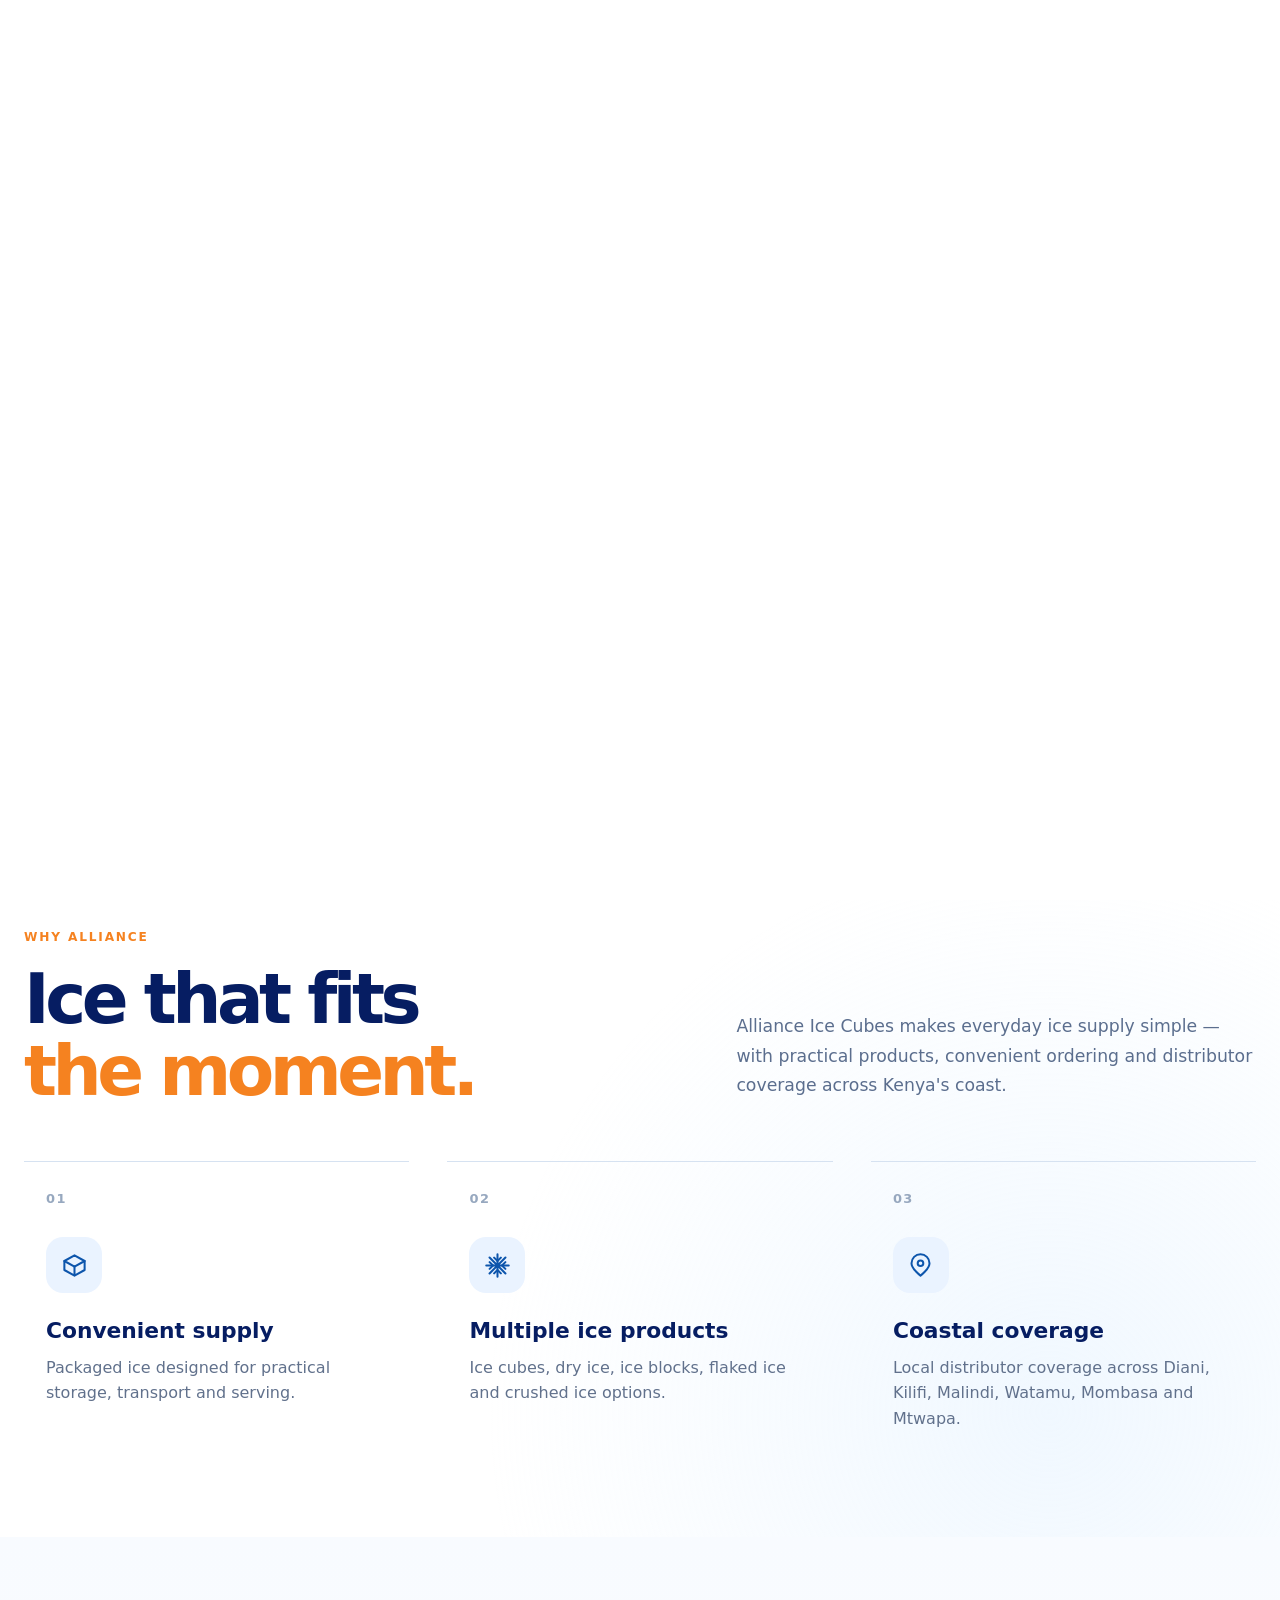
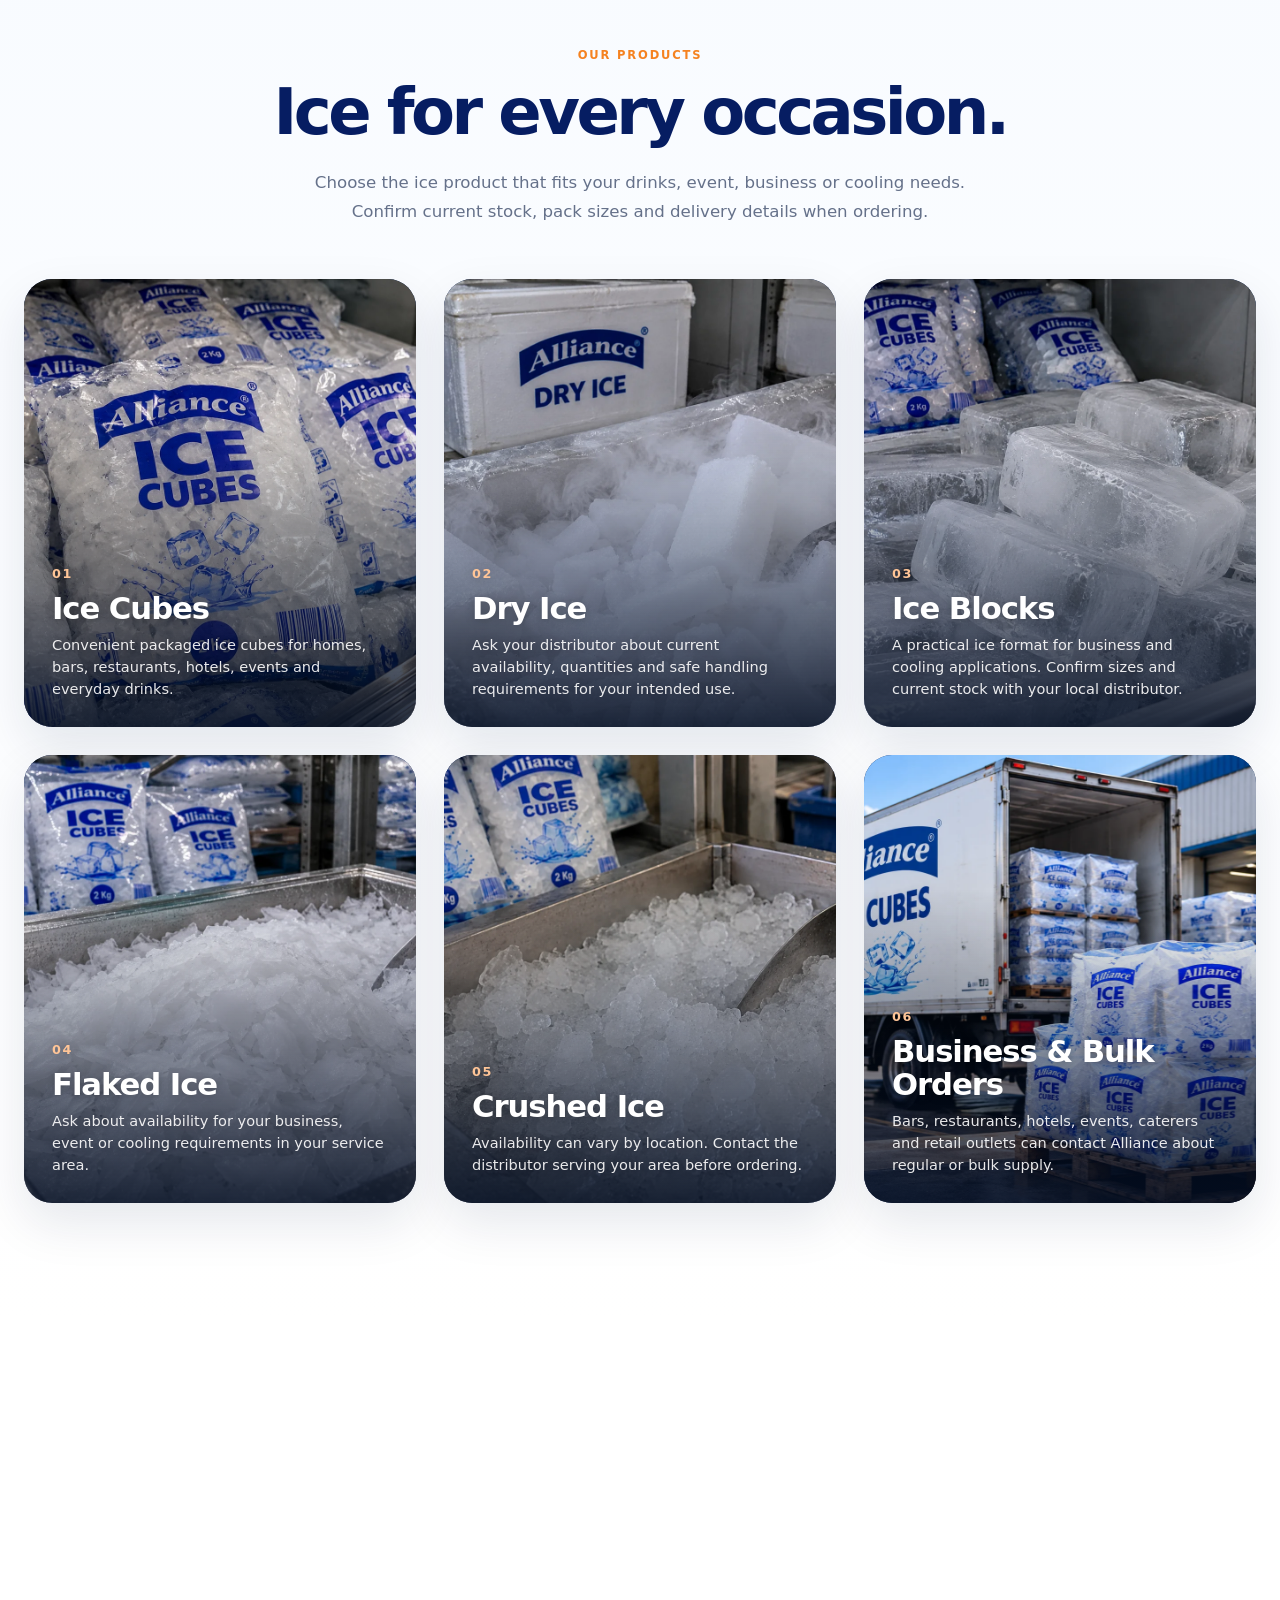
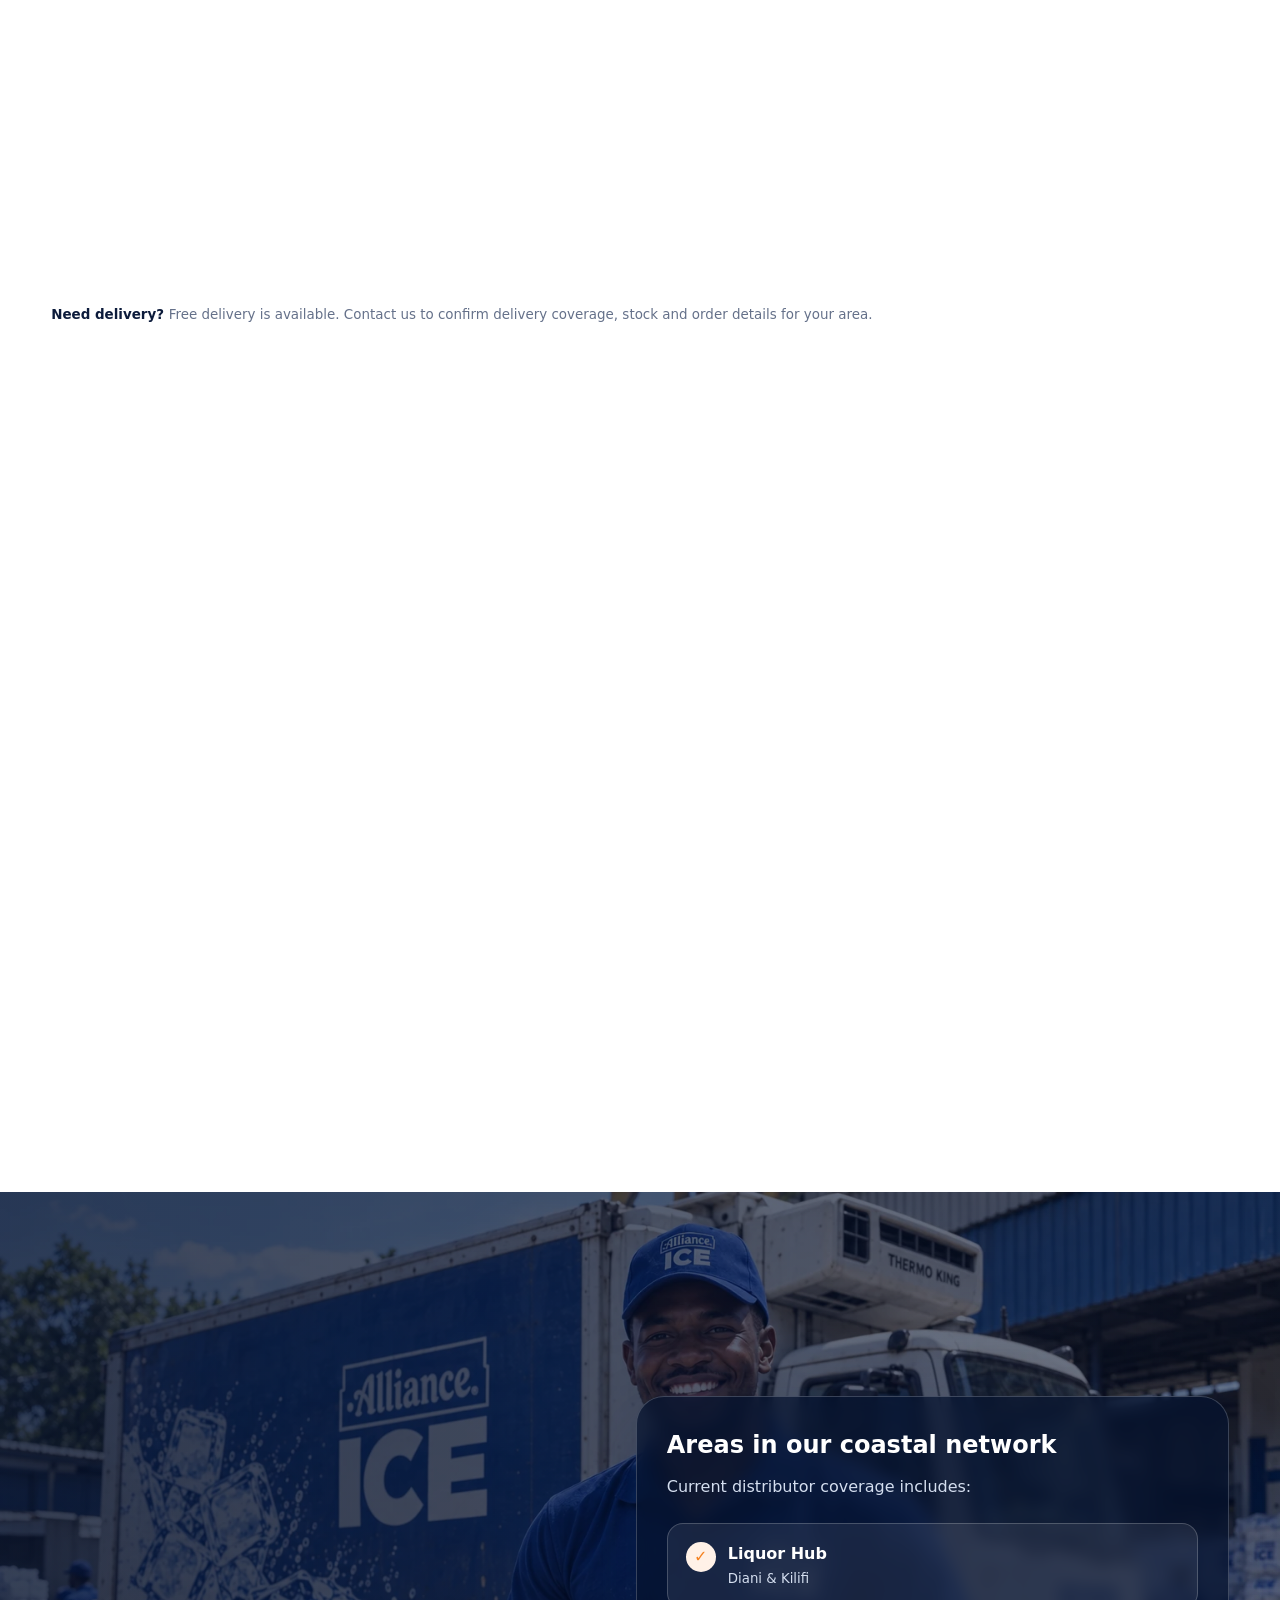
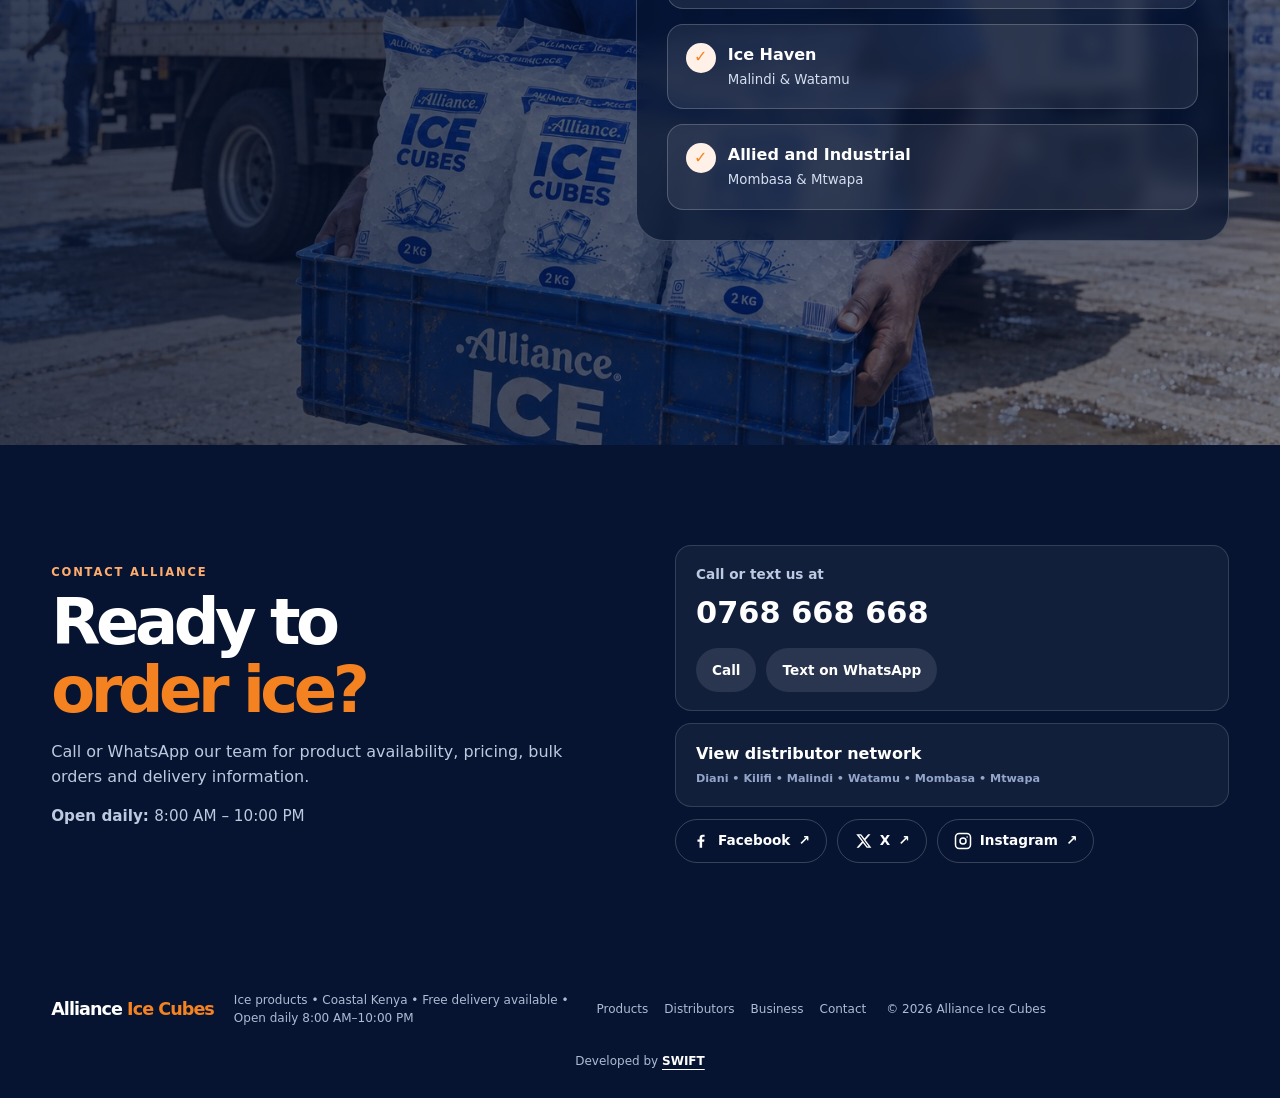
==== index.html @ b349c747 "Alliance Ice Cubes website updates" ====
<!doctype html>
<html lang="en-KE">
  <head>
    <meta charset="utf-8">
    <meta name="viewport" content="width=device-width, initial-scale=1">
    <meta name="description" content="Alliance Ice Cubes supplies packaged ice products across coastal Kenya through Liquor Hub in Diani and Kilifi, Ice Haven in Malindi and Watamu, and Allied and Industrial in Mombasa and Mtwapa. Free delivery available. Call or WhatsApp 0768 668 668.">
    <meta name="robots" content="index,follow,max-image-preview:large,max-snippet:-1,max-video-preview:-1">
    <meta name="author" content="Alliance Ice Cubes">
    <meta name="theme-color" content="#061d62">
    <link rel="canonical" href="https://www.allianceicecubes.co.ke/">
    <meta property="og:type" content="website">
    <meta property="og:image" content="https://www.allianceicecubes.co.ke/Public/Images/alliance-logo.jpeg?v=20260928">
    <meta property="og:url" content="https://www.allianceicecubes.co.ke/">
    <meta property="og:site_name" content="Alliance Ice Cubes">
    <meta property="og:title" content="Alliance Ice Cubes | Ice Delivery Across Coastal Kenya">
    <meta property="og:description" content="Ice cubes, dry ice, ice blocks, flaked ice and crushed ice. Distribution through Diani, Kilifi, Malindi, Watamu, Mombasa and Mtwapa. Free delivery available.">
    <meta property="og:locale" content="en_KE">
    <meta name="twitter:image" content="https://www.allianceicecubes.co.ke/Public/Images/alliance-logo.jpeg?v=20260928">
    <meta name="twitter:card" content="summary">
    <meta name="twitter:title" content="Alliance Ice Cubes | Coastal Kenya">
    <meta name="twitter:description" content="Premium ice products and distributor coverage across coastal Kenya. Call or WhatsApp 0768 668 668.">
    <title>
      Alliance Ice Cubes | Ice Delivery Across Coastal Kenya
    </title>
    <link rel="icon" href="Public/Images/alliance-logo.jpeg?v=20260928" type="image/jpeg">
    <link rel="stylesheet" href="styles.css?v=20260929-nav">
    <script type="application/ld+json">
      {
      "@context":"https://schema.org",
      "@type":"Organization",
      "name":"Alliance Ice Cubes",
      "url":"https://www.allianceicecubes.co.ke/",
      "description":"Ice products and distribution across coastal Kenya.",
      "telephone":"+254768668668",
      "openingHoursSpecification":{"@type":"OpeningHoursSpecification","dayOfWeek":["Monday","Tuesday","Wednesday","Thursday","Friday","Saturday","Sunday"],"opens":"08:00","closes":"22:00"},
      "areaServed":["Diani","Kilifi","Malindi","Watamu","Mombasa","Mtwapa"],
      "contactPoint":{"@type":"ContactPoint","telephone":"+254768668668","contactType":"sales","areaServed":"KE","availableLanguage":["en","sw"]},
      "knowsAbout":["Ice cubes","Dry ice","Ice blocks","Flaked ice","Crushed ice","Ice delivery"]
      }
    </script>
    <script type="application/ld+json">
      {
      "@context":"https://schema.org",
      "@type":"WebSite",
      "name":"Alliance Ice Cubes",
      "url":"https://www.allianceicecubes.co.ke/",
      "description":"Official website for Alliance Ice Cubes."
      }
    </script>
  </head>
  <body>
    <div class="intro" id="intro" aria-hidden="true">
      <div class="intro-media">
        <video class="intro-video" muted playsinline preload="auto">
          <source src="Public/Video/v.mp4" type="video/mp4">
        </video>
        <img class="intro-logo" src="Public/Images/alliance-logo.jpeg" alt="" width="1254" height="1254" fetchpriority="high">
      </div>
    </div>
    <a class="skip-link" href="#main">
      Skip to content
    </a>
    <header class="header home-header" id="header">
      <div class="container nav">
        <nav class="desktop-nav" aria-label="Main navigation">
          <a href="#why">
            Why us
          </a>
          <a href="#products">
            Products
          </a>
          <a href="#distributors">
            Distributors
          </a>
          <a href="#business">
            Business
          </a>
        </nav>
      </div>
    </header>
    <main id="main">
      <section class="hero home-hero">
        <a class="home-brand" href="index.html" aria-label="Alliance Ice Cubes home">
          <span class="home-brand-circle">
            <img src="Public/Images/alliance-logo.jpeg" alt="" width="1254" height="1254">
          </span>
          <span class="home-brand-name">
            Alliance
            <span>
              Ice Cubes
            </span>
          </span>
        </a>
        <div class="container hero-grid">
          <div class="hero-copy reveal">
            <p class="eyebrow">
              <i>
              </i>
              Ice products across coastal Kenya
            </p>
            <h1>
              Cold drinks.
              <br>
              <em>
                Better moments.
              </em>
            </h1>
            <p class="lead">
              Alliance Ice Cubes supplies convenient ice products for homes, bars, restaurants, hotels, retailers, events and businesses across coastal Kenya.
            </p>
            <div class="actions">
              <a class="btn btn-orange" href="https://wa.me/254768668668?text=Hello%20Alliance%20Ice%20Cubes%2C%20I%27d%20like%20to%20place%20an%20order.">
                Order on WhatsApp
                <span>
                  ↗
                </span>
              </a>
              <a class="btn btn-ghost" href="#products">
                Explore our ice
                <span>
                  ↓
                </span>
              </a>
            </div>
            <div class="trust">
              <span>
                ✓
              </span>
              Free delivery available &nbsp; • &nbsp; Multiple ice products &nbsp; • &nbsp; Coastal distribution
            </div>
          </div>
        </div>
        <div class="scroll-cue">
          SCROLL
          <span>
            ↓
          </span>
        </div>
      </section>
      <section class="marquee" aria-label="Alliance Ice Cubes highlights">
        <div class="marquee-track">
          <span>
            ICE CUBES
          </span>
          <b>
            ✦
          </b>
          <span>
            DRY ICE
          </span>
          <b>
            ✦
          </b>
          <span>
            ICE BLOCKS
          </span>
          <b>
            ✦
          </b>
          <span>
            FLAKED ICE
          </span>
          <b>
            ✦
          </b>
          <span>
            CRUSHED ICE
          </span>
          <b>
            ✦
          </b>
          <span>
            FREE DELIVERY AVAILABLE
          </span>
        </div>
      </section>
      <section class="why-section" id="why" aria-labelledby="why-heading">
        <div class="why-container">
          <div class="why-intro">
            <div class="why-intro-title">
              <p class="why-eyebrow why-animate">
                WHY ALLIANCE
              </p>
              <h2 class="why-heading why-animate" id="why-heading">
                Ice that fits
                <br>
                <span>
                  the moment.
                </span>
              </h2>
            </div>
            <p class="why-intro-copy why-animate">
              Alliance Ice Cubes makes everyday ice supply simple — with practical products, convenient ordering and distributor coverage across Kenya's coast.
            </p>
          </div>
          <div class="why-features">
            <article class="why-feature why-animate">
              <span class="why-number">
                01
              </span>
              <span class="why-icon" aria-hidden="true">
                <svg viewBox="0 0 24 24" fill="none" stroke="currentColor" stroke-width="1.8" stroke-linecap="round" stroke-linejoin="round">
                  <path d="m12 3 9 5-9 5-9-5 9-5Z"/>
                  <path d="M3 8v8l9 5 9-5V8M12 13v8"/>
                </svg>
              </span>
              <h3>
                Convenient supply
              </h3>
              <p>
                Packaged ice designed for practical storage, transport and serving.
              </p>
            </article>
            <article class="why-feature why-animate">
              <span class="why-number">
                02
              </span>
              <span class="why-icon" aria-hidden="true">
                <svg viewBox="0 0 24 24" fill="none" stroke="currentColor" stroke-width="1.8" stroke-linecap="round" stroke-linejoin="round">
                  <path d="M12 2v20M4.93 4.93l14.14 14.14M2 12h20M4.93 19.07 19.07 4.93"/>
                  <path d="m9 5 3 3 3-3m-6 14 3-3 3 3M5 9l3 3-3 3m14-6-3 3 3 3"/>
                </svg>
              </span>
              <h3>
                Multiple ice products
              </h3>
              <p>
                Ice cubes, dry ice, ice blocks, flaked ice and crushed ice options.
              </p>
            </article>
            <article class="why-feature why-animate">
              <span class="why-number">
                03
              </span>
              <span class="why-icon" aria-hidden="true">
                <svg viewBox="0 0 24 24" fill="none" stroke="currentColor" stroke-width="1.8" stroke-linecap="round" stroke-linejoin="round">
                  <path d="M20 10c0 5-8 11-8 11S4 15 4 10a8 8 0 1 1 16 0Z"/>
                  <circle cx="12" cy="10" r="2.5"/>
                </svg>
              </span>
              <h3>
                Coastal coverage
              </h3>
              <p>
                Local distributor coverage across Diani, Kilifi, Malindi, Watamu, Mombasa and Mtwapa.
              </p>
            </article>
          </div>
        </div>
      </section>
      <section class="product-showcase" id="products" aria-labelledby="products-heading">
        <div class="product-showcase-container">
          <div class="product-showcase-heading reveal">
            <p class="kicker">
              OUR PRODUCTS
            </p>
            <h2 id="products-heading">
              Ice for
              <span>
                every occasion.
              </span>
            </h2>
            <p>
              Choose the ice product that fits your drinks, event, business or cooling needs. Confirm current stock, pack sizes and delivery details when ordering.
            </p>
          </div>
          <div class="showcase-grid">
            <div class="showcase-card">
              <img src="Public/Images/1.webp" alt="Alliance packaged ice cubes" width="1536" height="1024" loading="lazy">
              <div class="showcase-content">
                <span class="showcase-number">
                  01
                </span>
                <h3>
                  Ice Cubes
                </h3>
                <p>
                  Convenient packaged ice cubes for homes, bars, restaurants, hotels, events and everyday drinks.
                </p>
              </div>
            </div>
            <div class="showcase-card">
              <img src="Public/Images/2.webp" alt="Dry ice" width="1536" height="1024" loading="lazy">
              <div class="showcase-content">
                <span class="showcase-number">
                  02
                </span>
                <h3>
                  Dry Ice
                </h3>
                <p>
                  Ask your distributor about current availability, quantities and safe handling requirements for your intended use.
                </p>
              </div>
            </div>
            <div class="showcase-card">
              <img src="Public/Images/3.webp" alt="Ice blocks" width="1536" height="1024" loading="lazy">
              <div class="showcase-content">
                <span class="showcase-number">
                  03
                </span>
                <h3>
                  Ice Blocks
                </h3>
                <p>
                  A practical ice format for business and cooling applications. Confirm sizes and current stock with your local distributor.
                </p>
              </div>
            </div>
            <div class="showcase-card">
              <img src="Public/Images/4.webp" alt="Flaked ice and scoop" width="1536" height="1024" loading="lazy">
              <div class="showcase-content">
                <span class="showcase-number">
                  04
                </span>
                <h3>
                  Flaked Ice
                </h3>
                <p>
                  Ask about availability for your business, event or cooling requirements in your service area.
                </p>
              </div>
            </div>
            <div class="showcase-card">
              <img src="Public/Images/5.webp" alt="Crushed ice" width="1536" height="1024" loading="lazy">
              <div class="showcase-content">
                <span class="showcase-number">
                  05
                </span>
                <h3>
                  Crushed Ice
                </h3>
                <p>
                  Availability can vary by location. Contact the distributor serving your area before ordering.
                </p>
              </div>
            </div>
            <div class="showcase-card">
              <img src="Public/Images/6.webp" alt="Alliance bulk ice delivery" width="1536" height="1024" loading="lazy">
              <div class="showcase-content">
                <span class="showcase-number">
                  06
                </span>
                <h3>
                  Business &amp; Bulk Orders
                </h3>
                <p>
                  Bars, restaurants, hotels, events, caterers and retail outlets can contact Alliance about regular or bulk supply.
                </p>
              </div>
            </div>
          </div>
        </div>
      </section>
      <section class="distributor-section" id="distributors">
        <div class="container">
          <div class="section-top reveal">
            <div>
              <p class="kicker">
                Distribution network
              </p>
              <h2>
                Find Alliance
                <br>
                <span>
                  near you.
                </span>
              </h2>
            </div>
            <p>
              Alliance Ice Cubes is distributed through local partners serving key coastal Kenya markets.
            </p>
          </div>
          <div class="distributor-grid">
            <article class="distributor-card reveal">
              <span class="tag">
                Diani & Kilifi
              </span>
              <h3>
                Liquor Hub
              </h3>
              <p>
                Distributor serving Diani and Kilifi.
              </p>
              <div class="areas">
                <span>
                  Diani
                </span>
                <span>
                  Kilifi
                </span>
              </div>
            </article>
            <article class="distributor-card reveal">
              <span class="tag">
                Malindi & Watamu
              </span>
              <h3>
                Ice Haven
              </h3>
              <p>
                Distributor serving Malindi and Watamu.
              </p>
              <div class="areas">
                <span>
                  Malindi
                </span>
                <span>
                  Watamu
                </span>
              </div>
            </article>
            <article class="distributor-card reveal">
              <span class="tag">
                Mombasa & Mtwapa
              </span>
              <h3>
                Allied and Industrial
              </h3>
              <p>
                Distributor serving Mombasa and Mtwapa.
              </p>
              <div class="areas">
                <span>
                  Mombasa
                </span>
                <span>
                  Mtwapa
                </span>
              </div>
            </article>
          </div>
          <p class="distributor-note">
            <strong>
              Need delivery?
            </strong>
            Free delivery is available. Contact us to confirm delivery coverage, stock and order details for your area.
          </p>
        </div>
      </section>
      <section class="business-section" id="business">
        <div class="container">
          <div class="business-card reveal">
            <div class="business-copy">
              <p class="kicker light">
                For businesses
              </p>
              <h2>
                Keep your
                <br>
                <span>
                  customers cool.
                </span>
              </h2>
              <p>
                Your bar, restaurant, hotel, retail outlet or event can order Alliance Ice Cubes through our coastal distributor network.
              </p>
              <a class="btn btn-orange" href="https://wa.me/254768668668?text=Hello%20Alliance%20Ice%20Cubes%2C%20I%27m%20interested%20in%20a%20business%20or%20bulk%20order.">
                Business & bulk orders
                <span>
                  ↗
                </span>
              </a>
            </div>
            <div class="business-list">
              <div>
                <b>
                  01
                </b>
                <span>
                  Bars & lounges
                </span>
              </div>
              <div>
                <b>
                  02
                </b>
                <span>
                  Restaurants
                </span>
              </div>
              <div>
                <b>
                  03
                </b>
                <span>
                  Hotels
                </span>
              </div>
              <div>
                <b>
                  04
                </b>
                <span>
                  Events & caterers
                </span>
              </div>
              <div>
                <b>
                  05
                </b>
                <span>
                  Retail outlets
                </span>
              </div>
              <div>
                <b>
                  06
                </b>
                <span>
                  Corporate orders
                </span>
              </div>
            </div>
          </div>
        </div>
      </section>
      <section class="delivery">
        <div class="container delivery-grid">
          <div class="reveal">
            <p class="kicker">
              Delivery
            </p>
            <h2>
              Cold supply,
              <br>
              <span>
                made easier.
              </span>
            </h2>
            <p class="dark">
              We offer free delivery. Contact the distributor serving your area to confirm availability, delivery coverage and order requirements.
            </p>
            <a class="btn btn-orange" href="https://wa.me/254768668668?text=Hello%20Alliance%20Ice%20Cubes%2C%20please%20confirm%20delivery%20availability%20for%20my%20location.">
              Check delivery
              <span>
                ↗
              </span>
            </a>
          </div>
          <div class="delivery-card reveal">
            <h3>
              Areas in our coastal network
            </h3>
            <p>
              Current distributor coverage includes:
            </p>
            <div class="delivery-points">
              <div class="delivery-point">
                <div class="icon">
                  ✓
                </div>
                <div>
                  <strong>
                    Liquor Hub
                  </strong>
                  <small>
                    Diani & Kilifi
                  </small>
                </div>
              </div>
              <div class="delivery-point">
                <div class="icon">
                  ✓
                </div>
                <div>
                  <strong>
                    Ice Haven
                  </strong>
                  <small>
                    Malindi & Watamu
                  </small>
                </div>
              </div>
              <div class="delivery-point">
                <div class="icon">
                  ✓
                </div>
                <div>
                  <strong>
                    Allied and Industrial
                  </strong>
                  <small>
                    Mombasa & Mtwapa
                  </small>
                </div>
              </div>
            </div>
          </div>
        </div>
      </section>
      <section class="contact" id="contact">
        <div class="container contact-grid">
          <div class="reveal">
            <p class="kicker light">
              Contact Alliance
            </p>
            <h2>
              Ready to
              <br>
              <span>
                order ice?
              </span>
            </h2>
            <p>
              Call or WhatsApp our team for product availability, pricing, bulk orders and delivery information.
            </p>
            <p class="contact-hours">
              <strong>
                Open daily:
              </strong>
              8:00 AM – 10:00 PM
            </p>
          </div>
          <div class="contact-links reveal">
            <div class="contact-socials" aria-label="Social media">
              <a href="https://www.facebook.com/liquorhubdiani" target="_blank" rel="noopener noreferrer">
                <svg viewBox="0 0 24 24" fill="currentColor" aria-hidden="true" focusable="false">
                  <path d="M13.5 21v-8h2.7l.4-3.1h-3.1V7.9c0-.9.3-1.5 1.6-1.5h1.7V3.6c-.3 0-1.3-.1-2.5-.1-2.5 0-4.2 1.5-4.2 4.3v2.1H7.3V13h2.8v8h3.4Z"/>
                </svg>
                Facebook
                <span aria-hidden="true">
                  &#8599;
                </span>
              </a>
              <a href="https://x.com/liquorhubdiani" target="_blank" rel="noopener noreferrer">
                <svg viewBox="0 0 24 24" fill="currentColor" aria-hidden="true" focusable="false">
                  <path d="M18.9 3H22l-6.8 7.8L23.2 21h-6.3L12 14.7 6.5 21H3.4l7.3-8.5L3 3h6.5l4.5 5.8L18.9 3Zm-1.1 16.2h1.7L8.6 4.7H6.8l11 14.5Z"/>
                </svg>
                X
                <span aria-hidden="true">
                  &#8599;
                </span>
              </a>
              <a href="https://www.instagram.com/allianceicecubes?stkn=OWhwZm4yNGM3OXhm" target="_blank" rel="noopener noreferrer">
                <svg viewBox="0 0 24 24" fill="none" stroke="currentColor" stroke-width="2" stroke-linecap="round" stroke-linejoin="round" aria-hidden="true" focusable="false">
                  <rect x="2" y="2" width="20" height="20" rx="5"/>
                  <circle cx="12" cy="12" r="4"/>
                  <circle cx="17.5" cy="6.5" r="1" fill="currentColor" stroke="none"/>
                </svg>
                Instagram
                <span aria-hidden="true">
                  &#8599;
                </span>
              </a>
            </div>
            <div class="contact-link contact-direct">
              <strong>
                Call or text us at
              </strong>
              <span class="contact-number">
                0768 668 668
              </span>
              <div class="contact-direct-actions">
                <a href="tel:+254768668668">
                  Call
                </a>
                <a href="https://wa.me/254768668668?text=Hello%20Alliance%20Ice%20Cubes%2C%20I%27d%20like%20to%20order%20ice." rel="noopener">
                  Text on WhatsApp
                </a>
              </div>
            </div>
            <a class="contact-link" href="distributors.html">
              View distributor network
              <small>
                Diani • Kilifi • Malindi • Watamu • Mombasa • Mtwapa
              </small>
            </a>
          </div>
        </div>
      </section>
    </main>
    <footer>
      <div class="container footer">
        <div class="logo">
          Alliance
          <span>
            Ice Cubes
          </span>
        </div>
        <p>
          Ice products • Coastal Kenya • Free delivery available • Open daily 8:00 AM–10:00 PM
        </p>
        <div class="footer-links">
          <a href="#products">
            Products
          </a>
          <a href="distributors.html">
            Distributors
          </a>
          <a href="business.html">
            Business
          </a>
          <a href="#contact">
            Contact
          </a>
        </div>
        <p>
          ©
          <span id="year">
          </span>
          Alliance Ice Cubes
        </p>
      </div>
      <p class="developer-credit">
        Developed by
        <a class="developer-link" href="https://jasney.github.io/" target="_blank" rel="noopener noreferrer">
          SWIFT
        </a>
      </p>
    </footer>
    <script src="script.js?v=20260929-nav">
    </script>
  </body>
</html>
---- styles.css ----
﻿:root{--blue:#061d62;--blue2:#0b3ca8;--orange:#f58220;--orange2:#ff9b4a;--ink:#0c1b3b;--muted:#65718a;--cream:#f5f8fd;--line:#e5eaf3;--white:#fff;--green:#1fa968;--shadow:0 25px 80px rgba(7,35,105,.14);--radius:28px}
*{box-sizing:border-box}html{scroll-behavior:smooth;scroll-padding-top:85px}body{margin:0;font-family:Inter,system-ui,-apple-system,BlinkMacSystemFont,"Segoe UI",sans-serif;color:var(--ink);background:#fff;line-height:1.55}img{display:block;width:100%;max-width:100%}a{text-decoration:none;color:inherit}button,input,textarea,select{font:inherit}.container{width:min(1180px,92%);margin:auto}.skip-link{position:absolute;left:12px;top:-50px;background:#fff;color:var(--blue);padding:10px 14px;border-radius:8px;z-index:100}.skip-link:focus{top:12px}
.header{position:absolute;z-index:50;top:0;left:0;right:0;padding:22px 0;color:#fff;transition:.3s}.header.scrolled{position:fixed;background:rgba(5,27,88,.92);backdrop-filter:blur(16px);padding:13px 0;box-shadow:0 8px 30px rgba(0,0,0,.12)}.nav{display:flex;align-items:center;justify-content:space-between;gap:22px}.logo{font-size:1.4rem;font-weight:900;letter-spacing:-.055em;color:#fff;white-space:nowrap}.logo span{color:var(--orange)}.desktop-nav{display:flex;gap:25px;font-size:.86rem;font-weight:800;color:#e9efff}.desktop-nav a{transition:.2s}.desktop-nav a:hover,.desktop-nav a:focus-visible{color:#ffd1ad}.btn span{margin-left:7px}
.hero{position:relative;min-height:790px;overflow:hidden;background:linear-gradient(118deg,#041a58,#0b338f 55%,#1246b7);color:#fff}.hero:after{content:"";position:absolute;inset:auto 0 0;height:170px;background:linear-gradient(transparent,#fff);opacity:.1}.hero-grid{position:relative;z-index:2;min-height:790px;display:grid;grid-template-columns:1.02fr .98fr;gap:55px;align-items:center;padding-top:55px}.eyebrow,.kicker{text-transform:uppercase;letter-spacing:.16em;font-size:.72rem;font-weight:900}.eyebrow{display:flex;align-items:center;gap:10px;color:#fff}.eyebrow i{display:inline-block;width:28px;height:3px;background:var(--orange)}h1{font-size:clamp(3.8rem,7.2vw,7rem);line-height:.88;letter-spacing:-.08em;margin:20px 0 28px}h1 em{font-style:normal;color:#ff9640}.lead{font-size:1.05rem;max-width:640px;color:#dbe6ff}.actions{display:flex;flex-wrap:wrap;gap:12px;margin:30px 0 20px}.btn{display:inline-flex;align-items:center;justify-content:center;border-radius:999px;padding:14px 21px;font-size:.92rem;font-weight:900;min-height:48px}.btn-orange{background:var(--orange);color:#fff;box-shadow:0 12px 35px rgba(245,130,32,.28)}.btn-ghost{border:1px solid rgba(255,255,255,.3);background:rgba(255,255,255,.06);color:#fff}.trust{font-size:.76rem;color:#bfcdf0}.trust span{display:inline-grid;place-items:center;background:var(--orange);width:18px;height:18px;border-radius:50%;font-weight:900;color:#fff}.scroll-cue{position:absolute;z-index:3;bottom:25px;left:4%;font-size:.65rem;letter-spacing:.18em;color:#c5d2ef}.scroll-cue span{font-size:1rem;margin-left:7px}
.marquee{overflow:hidden;background:var(--orange);color:#fff;padding:15px 0;font-weight:900;font-size:.7rem;letter-spacing:.12em}.marquee-track{display:flex;align-items:center;justify-content:center;gap:26px;white-space:nowrap}.marquee b{font-size:.8rem}
.section{padding:105px 0}.section-top{display:grid;grid-template-columns:1fr .8fr;gap:50px;align-items:end;margin-bottom:50px}.kicker{color:var(--orange);margin:0 0 8px}.section-top h2,.product-copy h2,.business-copy h2{font-size:clamp(2.7rem,5vw,4.8rem);line-height:.92;letter-spacing:-.07em;margin:0}.section-top h2 span,.product-copy h2 span,.business-copy h2 span{color:var(--orange)}.section-top>p{color:var(--muted);max-width:500px;margin:0 0 4px}.dark{color:var(--muted);margin:25px 0}
.distributor-section{padding:110px 0;background:#fff}.distributor-grid{display:grid;grid-template-columns:repeat(3,1fr);gap:18px}.distributor-card{border:1px solid var(--line);border-radius:22px;padding:26px;background:#fff;box-shadow:0 12px 35px rgba(7,35,105,.06);display:flex;flex-direction:column;min-height:240px}.distributor-card .tag{display:inline-flex;align-self:flex-start;background:#edf3ff;color:var(--blue);font-size:.66rem;font-weight:900;letter-spacing:.1em;text-transform:uppercase;padding:7px 9px;border-radius:999px}.distributor-card h3{margin:18px 0 6px;font-size:1.35rem}.distributor-card p{color:var(--muted);margin:0 0 18px}.areas{display:flex;flex-wrap:wrap;gap:7px;margin-top:auto}.areas span{font-size:.7rem;font-weight:800;background:#f5f7fb;padding:6px 9px;border-radius:999px}.distributor-note{margin-top:22px;color:var(--muted);font-size:.84rem}.distributor-note strong{color:var(--ink)}
.business-section{padding:110px 0;background:#fff}.business-card{background:linear-gradient(120deg,#061b60,#0b3ca8);border-radius:36px;color:#fff;padding:70px;display:grid;grid-template-columns:1fr 1fr;gap:70px;overflow:hidden;position:relative}.business-card:after{content:"";position:absolute;width:450px;height:450px;border-radius:50%;right:-250px;bottom:-280px;border:80px solid rgba(255,255,255,.035)}.kicker.light{color:#ffad6e}.business-copy h2{font-size:clamp(2.7rem,5vw,4.5rem)}.business-copy>p:not(.kicker){color:#cdd9f5;max-width:480px;margin:25px 0 30px}.business-list{display:grid;grid-template-columns:1fr 1fr;gap:12px;align-content:center}.business-list div{padding:18px;border:1px solid rgba(255,255,255,.15);border-radius:15px;background:rgba(255,255,255,.055);display:flex;gap:12px;align-items:center}.business-list b{color:#8fa8dc;font-size:.65rem}.business-list span{font-weight:800;font-size:.86rem}
.delivery{padding:100px 0;background:var(--cream)}.delivery-grid{display:grid;grid-template-columns:.8fr 1.2fr;gap:60px;align-items:center}.delivery-card{background:#fff;border-radius:28px;padding:30px;box-shadow:var(--shadow);border:1px solid var(--line)}.delivery-card h3{margin:0 0 10px;font-size:1.5rem}.delivery-card p{margin:0;color:var(--muted)}.delivery-points{display:grid;gap:15px;margin-top:24px}.delivery-point{display:flex;gap:12px;align-items:flex-start}.delivery-point .icon{width:30px;height:30px;border-radius:50%;background:#fff1e7;color:var(--orange);display:grid;place-items:center;font-weight:900;flex:none}.delivery-point strong{display:block}.delivery-point small{display:block;color:var(--muted);margin-top:2px}.contact{padding:100px 0;background:#061431;color:#fff}.contact-grid{display:grid;grid-template-columns:1fr 1fr;gap:70px;align-items:center}.contact h2{font-size:clamp(2.7rem,5vw,4.8rem);line-height:.92;letter-spacing:-.07em;margin:0}.contact h2 span{color:var(--orange)}.contact p{color:#bdc9df}.contact-links{display:grid;gap:12px}.contact-link{padding:18px 20px;border:1px solid rgba(255,255,255,.14);border-radius:16px;background:rgba(255,255,255,.05);font-weight:800}.contact-link small{display:block;color:#93a6ca;font-size:.7rem;font-weight:600;margin-top:3px}footer{background:#061431;color:#aebbd5;padding:28px 0}.footer{display:flex;align-items:center;justify-content:space-between;gap:20px;font-size:.75rem}.footer .logo{font-size:1.1rem}.footer p{margin:0}.footer-links{display:flex;gap:16px}.footer-links a:hover{color:#fff}.reveal{opacity:0;transform:translateY(22px);transition:opacity .7s ease,transform .7s ease}.reveal.visible{opacity:1;transform:none}.page-hero{padding:170px 0 80px;background:linear-gradient(118deg,#041a58,#0b338f 60%,#1246b7);color:#fff}.page-hero h1{font-size:clamp(3.3rem,7vw,6.5rem);max-width:900px}.page-hero p{max-width:720px;color:#dbe6ff;font-size:1.05rem}.cards-grid{display:grid;grid-template-columns:repeat(3,1fr);gap:18px}.simple-card{border:1px solid var(--line);border-radius:22px;padding:28px;background:#fff;box-shadow:0 12px 35px rgba(7,35,105,.05)}.simple-card h3{margin:12px 0 7px}.simple-card p{color:var(--muted);margin:0}.pill{display:inline-flex;padding:7px 10px;border-radius:999px;background:#edf3ff;color:var(--blue);font-size:.65rem;font-weight:900;text-transform:uppercase;letter-spacing:.1em}
@media(max-width:960px){.desktop-nav{display:none}.hero-grid,.business-card,.delivery-grid,.contact-grid{grid-template-columns:1fr}.hero{min-height:auto}.hero-grid{min-height:auto;padding:145px 0 85px;gap:25px}.section-top{grid-template-columns:1fr}.distributor-grid,.cards-grid{grid-template-columns:1fr 1fr}.business-card{padding:50px 35px;gap:45px}.footer{flex-direction:column;text-align:center}.scroll-cue{display:none}.delivery-grid,.contact-grid{gap:40px}}
@media(max-width:600px){.header{padding:15px 0}.logo{font-size:1.18rem}.hero-grid{padding-top:125px}.section,.distributor-section,.business-section,.delivery,.contact{padding:72px 0}.section-top h2,.product-copy h2,.business-copy h2{font-size:3rem}.business-card{padding:38px 22px;border-radius:26px}.business-list,.distributor-grid,.cards-grid{grid-template-columns:1fr}.contact-grid{gap:30px}.actions .btn{width:100%}.hero .lead{font-size:.98rem}.trust{line-height:1.8}.footer-links{flex-wrap:wrap;justify-content:center}}
@media(prefers-reduced-motion:reduce){html{scroll-behavior:auto}.reveal{transition:none}.hero *{animation:none}}

.contact-hours{margin-top:10px;font-size:.95rem}.contact-hours strong{font-weight:700}

.intro{position:fixed;inset:0;z-index:200;display:grid;place-items:center;overflow:hidden;background:#fff;opacity:1;transition:opacity .55s ease}
.intro.is-leaving{opacity:0;pointer-events:none}
.intro-media{position:relative;width:min(78vw,780px,72vh);aspect-ratio:1;overflow:hidden;background:#fff}
.intro-video,.intro-logo{position:absolute;inset:0;width:100%;height:100%;display:block}
.intro-video{object-fit:cover}
.intro-logo{object-fit:contain;opacity:0}
.intro-media::after{content:"";position:absolute;inset:0;z-index:2;pointer-events:none;background:linear-gradient(to right,#fff,transparent 3%,transparent 97%,#fff),linear-gradient(to bottom,#fff,transparent 3%,transparent 97%,#fff)}
.intro.is-final .intro-logo{opacity:1}
@media(max-width:600px){.intro-media{width:min(94vw,72vh)}}
@media(max-height:600px) and (orientation:landscape){.intro-media{width:min(70vw,58vh)}}
@media(prefers-reduced-motion:reduce){.intro{display:none}}

.header,.header.scrolled{position:fixed;z-index:100;top:clamp(12px,2vw,24px);left:50%;right:auto;width:min(1180px,calc(100% - 32px));padding:0;background:none;box-shadow:none;backdrop-filter:none;color:var(--blue);transform:translate3d(-50%,0,0);opacity:1;transition:transform .5s cubic-bezier(.2,.85,.25,1),opacity .35s ease;will-change:transform,opacity}
.intro ~ .header{visibility:hidden;opacity:0;pointer-events:none}
.header.is-hidden{transform:translate3d(-50%,-135%,0);opacity:0;pointer-events:none}
.header .nav{position:relative;isolation:isolate;width:100%;min-height:78px;padding:12px 20px 12px 28px;gap:18px;border:1px solid rgba(255,255,255,.74);border-radius:999px;background:linear-gradient(135deg,rgba(255,255,255,.88),rgba(218,238,255,.68) 53%,rgba(255,255,255,.81));backdrop-filter:blur(24px) saturate(160%);-webkit-backdrop-filter:blur(24px) saturate(160%);box-shadow:0 16px 42px rgba(2,26,76,.19),inset 0 1px 1px rgba(255,255,255,.95),inset 0 -1px 8px rgba(45,110,178,.08)}
.header .nav:before{content:"";position:absolute;inset:1px 18px auto;height:42%;border-radius:999px;background:linear-gradient(180deg,rgba(255,255,255,.66),rgba(255,255,255,0));pointer-events:none;z-index:-1}
.header .logo{color:var(--blue);font-size:1.28rem;flex:none}
.header .logo span{color:#1765b3}
.header .desktop-nav{color:#183d77;gap:clamp(12px,2vw,28px);font-size:.95rem}
.header .desktop-nav a{display:inline-flex;align-items:center;min-height:48px;white-space:nowrap}
.header .desktop-nav a:hover,.header .desktop-nav a:focus-visible{color:#0b63b6}
.header a:focus-visible,.header button:focus-visible{outline:3px solid #f58220;outline-offset:3px}
@media(max-width:960px){}
@media(max-width:600px){.header,.header.scrolled{top:calc(12px + env(safe-area-inset-top,0px));bottom:auto;width:calc(100% - 24px)}.header.is-hidden{transform:translate3d(-50%,-135%,0)}.header .nav{min-height:68px;padding:9px 12px 9px 16px;gap:10px}.header .logo{font-size:clamp(.82rem,3.6vw,1.08rem);letter-spacing:-.05em}}
@media(max-width:360px){.header .nav{padding-left:10px;gap:4px}.header .logo{font-size:.8rem}}
@media(prefers-reduced-motion:reduce){.header,.header.scrolled{transition:none}}

img{height:auto}
.home-hero{background-color:#061632;background-image:linear-gradient(90deg,rgba(2,11,34,.55),rgba(2,11,34,.25) 41%,transparent 72%),url('Public/Images/Homeb.webp');background-size:cover;background-position:center}
.home-hero .hero-grid{grid-template-columns:1fr}
.home-hero .hero-copy{max-width:620px}
@media(max-width:960px){.home-hero{background-image:linear-gradient(90deg,rgba(2,11,34,.78),rgba(2,11,34,.48) 66%,rgba(2,11,34,.2)),url('Public/Images/Homeb.webp');background-position:60% center}.home-hero .hero-grid{min-height:680px}}
@media(max-width:600px){.home-hero{background-image:linear-gradient(90deg,rgba(2,11,34,.88),rgba(2,11,34,.63)),url('Public/Images/Homeb.webp');background-position:62% center}.home-hero .hero-grid{min-height:700px;padding-top:120px;padding-bottom:95px}}
.delivery-grid{grid-template-columns:.85fr 1.15fr;gap:32px 48px}
.delivery-card{grid-column:1/-1}
.delivery-points{grid-template-columns:repeat(3,minmax(0,1fr))}
@media(max-width:960px){.delivery-grid{grid-template-columns:1fr}.delivery-card{grid-column:auto}.delivery-points{grid-template-columns:1fr}}

/* Keep content within its grid cell as the viewport or text size changes. */
.hero-grid>*,.section-top>*,.business-card>*,.delivery-grid>*,.contact-grid>*,.cards-grid>*,.distributor-grid>*{min-width:0}
h1,h2,h3,p,.contact-link,.btn{overflow-wrap:break-word}
h1{line-height:1.02;font-size:clamp(2.65rem,7.2vw,7rem)}
h2{font-size:clamp(2.2rem,5vw,4.8rem);line-height:1.05;letter-spacing:-.06em;margin:0}
h2 span{color:var(--orange)}
.section-top h2,.product-copy h2,.business-copy h2,.contact h2{font-size:clamp(2.2rem,5vw,4.8rem);line-height:1.05}
.page-hero h1{font-size:clamp(2.5rem,7vw,6.5rem)}
.eyebrow i{flex-shrink:0}
.btn{max-width:100%;text-align:center;gap:7px}
.btn span{flex-shrink:0;margin-left:0}
.intro-video,.intro-logo{height:100%}
.footer{flex-wrap:wrap}
.footer p{flex:1 1 240px}
.footer-links{flex-wrap:wrap}
.marquee-track{flex-wrap:wrap;white-space:normal;gap:10px 20px;padding-inline:4%;text-align:center}
@media(min-width:601px) and (max-width:960px){
  .business-list{grid-template-columns:repeat(2,minmax(0,1fr))}.distributor-grid>:last-child:nth-child(odd){grid-column:1/-1}
}
@media(max-width:600px){
  html{scroll-padding-top:calc(100px + env(safe-area-inset-top,0px))}
  .container{width:calc(100% - 32px)}
  .home-hero .hero-grid{min-height:620px;min-height: min(700px,100svh);padding-top:calc(120px + env(safe-area-inset-top,0px));padding-bottom:64px}
  .page-hero{padding:calc(120px + env(safe-area-inset-top,0px)) 0 56px}
  .section-top{gap:22px;margin-bottom:32px}
  .business-copy h2{font-size:clamp(2rem,8vw,3rem)}
  .business-list div{min-width:0;min-height:56px}
  .delivery-card,.simple-card,.distributor-card{padding:22px}
  .footer p{flex:auto}
  .footer-links a{display:inline-flex;align-items:center;min-height:44px}
  .header .logo{flex:0 1 auto;white-space:normal;line-height:1.15;min-width:0}
}
@media(max-height:500px) and (min-width:601px) and (max-width:960px){
}

.header.home-header,.header.home-header.scrolled{width:min(1180px,calc(100% - 32px));max-width:none;display:flex;align-items:center;justify-content:center;gap:24px;min-height:100px}
.home-header .nav{justify-content:flex-end;width:auto;margin:0;gap:28px;padding-left:24px;flex:0 1 auto}
.home-header .desktop-nav{margin-right:0}
.home-hero>.home-brand{position:absolute;z-index:3;left:max(16px,calc((100% - 1180px)/2));top:clamp(12px,2vw,24px);}
.home-hero .hero-grid{padding-top:120px;padding-bottom:70px;gap:28px}
.home-brand{display:flex;flex-direction:column;align-items:center;gap:10px;justify-self:start;width:max-content;max-width:100%}
.home-brand-circle{display:grid;place-items:center;width:76px;height:76px;padding:7px;border-radius:50%;overflow:hidden;background:#fff;box-shadow:0 8px 28px rgba(0,0,0,.18)}
.home-brand-circle img{width:100%;height:100%;object-fit:contain;border-radius:50%}
.home-brand-name{font-size:.9rem;font-weight:900;letter-spacing:-.04em;color:#fff;text-align:center}
.home-brand-name span{color:var(--orange)}
.home-brand:focus-visible{outline:3px solid var(--orange);outline-offset:6px;border-radius:12px}
@media(max-width:600px){
  .header.home-header,.header.home-header.scrolled{width:calc(100% - 24px);max-width:none;gap:12px;min-height:86px}
  .home-hero>.home-brand{left:12px;top:calc(12px + env(safe-area-inset-top,0px))}
  .home-header .nav{width:120px;min-height:56px;padding:6px 10px;gap:8px;justify-content:center}
  .home-hero .hero-grid{padding-top:calc(140px + env(safe-area-inset-top,0px));padding-bottom:56px;gap:24px}
  .home-brand{gap:6px}
  .home-brand-circle{width:60px;height:60px;padding:6px}
  .home-brand-name{font-size:.72rem}
}
@media(max-width:400px){
}

.developer-credit{margin:24px 16px 0;text-align:center;font-size:.75rem;color:#aebbd5}
.developer-link{color:#fff;font-weight:800;text-decoration:underline;text-underline-offset:4px}
.developer-link[href]:hover{color:var(--orange)}
.developer-link:focus-visible{outline:2px solid var(--orange);outline-offset:4px}

/* Home page product showcase */
.why-section{position:relative;padding:88px 24px 80px;background:radial-gradient(circle at 82% 82%,rgba(216,236,255,.38),transparent 47%),#fff;overflow:hidden}
.why-container{width:min(100%,1360px);margin-inline:auto}
.why-intro{display:grid;grid-template-columns:minmax(0,1.08fr) minmax(0,.92fr);align-items:end;gap:clamp(48px,8vw,150px);margin-bottom:54px}
.why-eyebrow{margin:0 0 17px;color:var(--orange);font-size:.76rem;font-weight:900;letter-spacing:.15em}
.why-heading{margin:0;color:#061d62;font-size:clamp(3.8rem,5.4vw,4.9rem);font-weight:900;line-height:1.04;letter-spacing:-.065em}
.why-heading span{color:var(--orange)}
.why-intro-copy{max-width:530px;margin:0 0 7px;color:#5b6e8e;font-size:clamp(1.06rem,1.35vw,1.19rem);line-height:1.7}
.why-features{display:grid;grid-template-columns:repeat(3,minmax(0,1fr));gap:clamp(22px,3vw,42px)}
.why-feature{position:relative;isolation:isolate;min-width:0;padding:27px 22px 25px;border-top:1px solid #d6e2f1;text-align:left}
.why-feature::before{content:"";position:absolute;z-index:-1;inset:7px -8px -8px;border-radius:22px;background:radial-gradient(circle at 22% 20%,rgba(220,238,255,.5),rgba(220,238,255,.16) 60%,transparent 100%);opacity:0;transition:opacity .38s ease;pointer-events:none}
.why-feature::after{content:"";position:absolute;top:-1px;left:0;width:100%;height:2px;background:var(--blue);transform:scaleX(0);transform-origin:left;transition:transform .38s cubic-bezier(.2,.7,.2,1);pointer-events:none}
.why-number{display:block;color:#97a8bf;font-size:.81rem;font-weight:900;letter-spacing:.11em;transition:color .35s ease}
.why-icon{display:grid;place-items:center;width:56px;height:56px;margin:28px 0 25px;border-radius:17px;background:#eaf3ff;color:#0d55ac;transition:transform .38s cubic-bezier(.2,.7,.2,1),background-color .38s ease}
.why-icon svg{display:block;width:27px;height:27px;transition:transform .38s cubic-bezier(.2,.7,.2,1)}
.why-feature h3{margin:0 0 10px;color:#061d62;font-size:clamp(1.24rem,1.7vw,1.43rem);font-weight:850;line-height:1.2;transition:transform .38s ease}
.why-feature p{max-width:34ch;margin:0;color:#61718c;font-size:clamp(1rem,1.2vw,1.08rem);line-height:1.62;transition:color .38s ease}
@media(hover:hover) and (pointer:fine){.why-feature:hover::before{opacity:1}.why-feature:hover::after{transform:scaleX(1)}.why-feature:hover .why-number{color:var(--orange)}.why-feature:hover .why-icon{transform:translateY(-4px);background:#e2efff}.why-feature:hover .why-icon svg{transform:scale(1.055) rotate(-2deg)}.why-feature:hover h3{transform:translateY(-2px)}.why-feature:hover p{color:#405779}}
.why-section.why-ready .why-animate{opacity:0;transform:translateY(22px)}
.why-section.why-ready.why-visible .why-animate{opacity:1;transform:none;transition:opacity .62s ease,transform .62s cubic-bezier(.2,.7,.2,1);transition-delay:var(--why-delay,0ms)}
.why-eyebrow{--why-delay:0ms}.why-heading{--why-delay:80ms}.why-intro-copy{--why-delay:160ms}.why-feature:nth-child(1){--why-delay:240ms}.why-feature:nth-child(2){--why-delay:330ms}.why-feature:nth-child(3){--why-delay:420ms}
@media(max-width:1000px){.why-intro{gap:48px}.why-features{grid-template-columns:repeat(2,minmax(0,1fr));gap:26px}.why-feature:last-child{grid-column:1/-1;max-width:calc(50% - 13px)}}
@media(max-width:700px){.why-section{padding:76px 20px 78px}.why-intro{grid-template-columns:1fr;gap:23px;margin-bottom:42px}.why-heading{font-size:clamp(2.4rem,10vw,3.3rem)}.why-intro-copy{font-size:1.05rem;line-height:1.65}.why-features{grid-template-columns:1fr;gap:17px}.why-feature,.why-feature:last-child{grid-column:auto;max-width:none;padding:23px 12px 27px}.why-icon{margin:23px 0 20px}.why-feature p{max-width:40ch}}
@media(prefers-reduced-motion:reduce){.why-section.why-ready .why-animate,.why-section.why-ready.why-visible .why-animate{opacity:1;transform:none;transition:none}.why-feature::before,.why-feature::after,.why-number,.why-icon,.why-icon svg,.why-feature h3,.why-feature p{transition:none}}
.product-showcase{padding:110px 24px 120px;background:linear-gradient(180deg,#f8fbff 0%,#fff 100%);overflow:hidden}
.product-showcase-container{width:min(100%,1400px);margin-inline:auto}
.product-showcase-heading{max-width:780px;margin:0 auto 52px;text-align:center}
.product-showcase-heading .kicker{margin-bottom:14px;color:var(--orange)}
.product-showcase-heading h2{margin:0;color:#061d62;font-size:clamp(2.7rem,5vw,5rem);line-height:1.05;letter-spacing:-.055em}
.product-showcase-heading h2 span{color:var(--blue)}
.product-showcase-heading>p:last-child{max-width:700px;margin:22px auto 0;color:var(--muted);font-size:1.04rem;line-height:1.75}
.showcase-grid{display:grid;grid-template-columns:repeat(3,minmax(0,1fr));gap:28px;perspective:1200px}
.showcase-card{--mouse-x:50%;--mouse-y:50%;--tilt-x:0deg;--tilt-y:0deg;--image-x:0px;--image-y:0px;position:relative;display:block;height:clamp(430px,35vw,480px);min-width:0;isolation:isolate;overflow:hidden;border-radius:28px;background:#0b2556;color:#fff;box-shadow:0 20px 50px rgba(5,32,73,.10);transform:perspective(1000px) rotateX(var(--tilt-x)) rotateY(var(--tilt-y)) translateY(0) scale(1);transition:transform .42s cubic-bezier(.2,.75,.25,1),box-shadow .42s ease,opacity .4s ease;will-change:transform}
.showcase-card img{position:absolute;inset:0;width:100%;height:100%;object-fit:cover;object-position:center;transform:translate3d(var(--image-x),var(--image-y),0) scale(1.01);transition:transform .45s cubic-bezier(.2,.75,.25,1);will-change:transform}
.showcase-card:nth-child(1) img{object-position:50% 47%}
.showcase-card:nth-child(6) img{object-position:49% center}
.showcase-card::after{content:"";position:absolute;inset:0;z-index:1;background:linear-gradient(180deg,rgba(3,14,34,0) 30%,rgba(3,14,34,.16) 45%,rgba(3,14,34,.88) 100%);pointer-events:none}
.showcase-card::before{content:"";position:absolute;inset:0;z-index:3;background:radial-gradient(circle at var(--mouse-x) var(--mouse-y),rgba(255,255,255,.17),transparent 35%);opacity:0;transition:opacity .35s ease;pointer-events:none}
.showcase-content{position:absolute;z-index:2;right:28px;bottom:27px;left:28px;text-shadow:0 1px 10px rgba(0,0,0,.25)}
.showcase-number{display:inline-block;margin-bottom:8px;color:#ffc597;font-size:.8rem;font-weight:800;letter-spacing:.12em}
.showcase-content h3{margin:0 0 9px;color:#fff;font-size:clamp(1.8rem,2.4vw,2.45rem);line-height:1.08;letter-spacing:-.035em;transition:transform .35s ease}
.showcase-content p{max-width:36ch;margin:0;color:rgba(255,255,255,.9);font-size:.91rem;line-height:1.5;transition:transform .35s ease}
.showcase-card:hover,.showcase-card:focus-visible{z-index:2;box-shadow:0 28px 70px rgba(5,32,73,.17);transform:perspective(1000px) rotateX(var(--tilt-x)) rotateY(var(--tilt-y)) translateY(-5px) scale(1.015)}
.showcase-card:hover img,.showcase-card:focus-visible img{transform:translate3d(var(--image-x),var(--image-y),0) scale(1.05)}
.showcase-card:hover::before{opacity:1}
.showcase-card:hover h3,.showcase-card:focus-visible h3{transform:translateY(-3px)}
.showcase-card:hover .showcase-content p,.showcase-card:focus-visible .showcase-content p{transform:translateY(-2px)}
.showcase-card:focus-visible{outline:3px solid var(--orange);outline-offset:4px}
@keyframes showcase-enter{from{opacity:0;transform:translateY(26px)}to{opacity:1;transform:translateY(0)}}
.showcase-grid.showcase-ready .showcase-card:not(.showcase-revealed){opacity:0;transform:translateY(26px)}
.showcase-card.showcase-revealed{animation:showcase-enter .68s backwards;animation-delay:var(--reveal-delay,0ms)}
@media (hover:hover) and (pointer:fine){.showcase-grid:has(.showcase-card:hover) .showcase-card:not(:hover){opacity:.92}}
@media(max-width:960px){.showcase-grid{grid-template-columns:repeat(2,minmax(0,1fr))}.product-showcase{padding-block:85px 95px}}
@media(max-width:600px){.product-showcase{padding:72px 16px 82px}.product-showcase-heading{margin-bottom:35px}.showcase-grid{grid-template-columns:1fr;gap:20px}.showcase-card{height:clamp(390px,110vw,480px)}.showcase-content{right:24px;bottom:24px;left:24px}}
@media(hover:none),(pointer:coarse){.showcase-card,.showcase-card img{will-change:auto}.showcase-card:active{transform:scale(.99)}.showcase-card:active img{transform:none}.showcase-card::before{display:none}}
@media(prefers-reduced-motion:reduce){.showcase-card,.showcase-card img,.showcase-content h3,.showcase-content p{transition:none!important;transform:none!important;animation:none!important}.showcase-card::before{display:none}.showcase-card:hover,.showcase-card:focus-visible{transform:none!important}}

.contact-socials{display:flex;flex-wrap:wrap;gap:10px;order:1}
.contact-socials a{display:inline-flex;align-items:center;justify-content:center;gap:8px;min-height:44px;padding:10px 16px;border:1px solid rgba(255,255,255,.2);border-radius:999px;color:#fff;font-size:.85rem;font-weight:800}
.contact-socials svg{width:18px;height:18px;flex:none}
.contact-socials a:hover{background:rgba(255,255,255,.1)}
.contact-socials a:focus-visible{outline:3px solid var(--orange);outline-offset:3px}
.contact-links:has(.contact-socials){display:flex;flex-direction:column}
.contact-direct strong{display:block;font-size:.85rem;color:#bdc9df}
.contact-number{display:block;font-size:clamp(1.4rem,5vw,1.9rem);margin:4px 0 12px;color:#fff}
.contact-direct-actions{display:flex;flex-wrap:wrap;gap:10px}
.contact-direct-actions a{display:inline-flex;align-items:center;justify-content:center;min-height:44px;padding:10px 16px;border-radius:999px;background:rgba(255,255,255,.1);font-size:.85rem;color:#fff}
.contact-direct-actions a:hover{background:rgba(255,255,255,.18)}
.contact-direct-actions a:focus-visible{outline:3px solid var(--orange);outline-offset:3px}

.delivery{background:linear-gradient(90deg,rgba(3,16,43,.8),rgba(3,16,43,.55)),url('Public/Images/Delivery.webp') center/cover no-repeat;color:#fff;min-height:clamp(640px,66.67vw,1000px);display:flex;align-items:center;padding:120px 0}
.delivery .delivery-grid{grid-template-columns:minmax(0,.95fr) minmax(0,1.05fr);gap:48px;align-items:center}
.delivery .dark{color:#e0e8f5}
.delivery .kicker{color:#ffad6e}
.delivery .delivery-card{grid-column:auto;background:rgba(6,20,49,.72);border-color:rgba(255,255,255,.2);backdrop-filter:blur(8px)}
.delivery .delivery-card p,.delivery .delivery-point small{color:#d4deef}
.delivery .delivery-points{grid-template-columns:1fr}
.delivery .delivery-point{padding:18px;border:1px solid rgba(255,255,255,.2);border-radius:16px;background:rgba(255,255,255,.08);min-width:0}
@media(max-width:960px){
  .delivery .delivery-grid{grid-template-columns:1fr;gap:32px}
}
@media(max-width:600px){
  .delivery{min-height:820px;padding:90px 0;background-position:58% center}
}

/* Show the navigation itself on every device. */
.header .desktop-nav{display:flex;min-width:0;flex-wrap:wrap;justify-content:center}
.header .desktop-nav a{padding:0 4px}
.header.home-header .nav{justify-content:center}
@media(max-width:960px){
  .header .nav{flex-wrap:wrap;justify-content:center;border-radius:26px;gap:4px 16px;padding:10px 14px}
  .header .desktop-nav{width:100%;gap:2px 14px;font-size:.86rem}
  .header.home-header .nav{width:auto;max-width:100%;padding:10px 20px}
}
@media(max-width:600px){
  .header.home-header,.header.home-header.scrolled{top:calc(108px + env(safe-area-inset-top,0px));min-height:0}
  .header.home-header .nav{width:100%;padding:6px 10px;border-radius:22px}
  .header .desktop-nav{gap:0 10px;font-size:.82rem}
  .header .desktop-nav a{min-height:46px}
  .home-hero .hero-grid{padding-top:calc(230px + env(safe-area-inset-top,0px))}
  .page-hero{padding-top:calc(180px + env(safe-area-inset-top,0px))}
  html{scroll-padding-top:calc(200px + env(safe-area-inset-top,0px))}
}
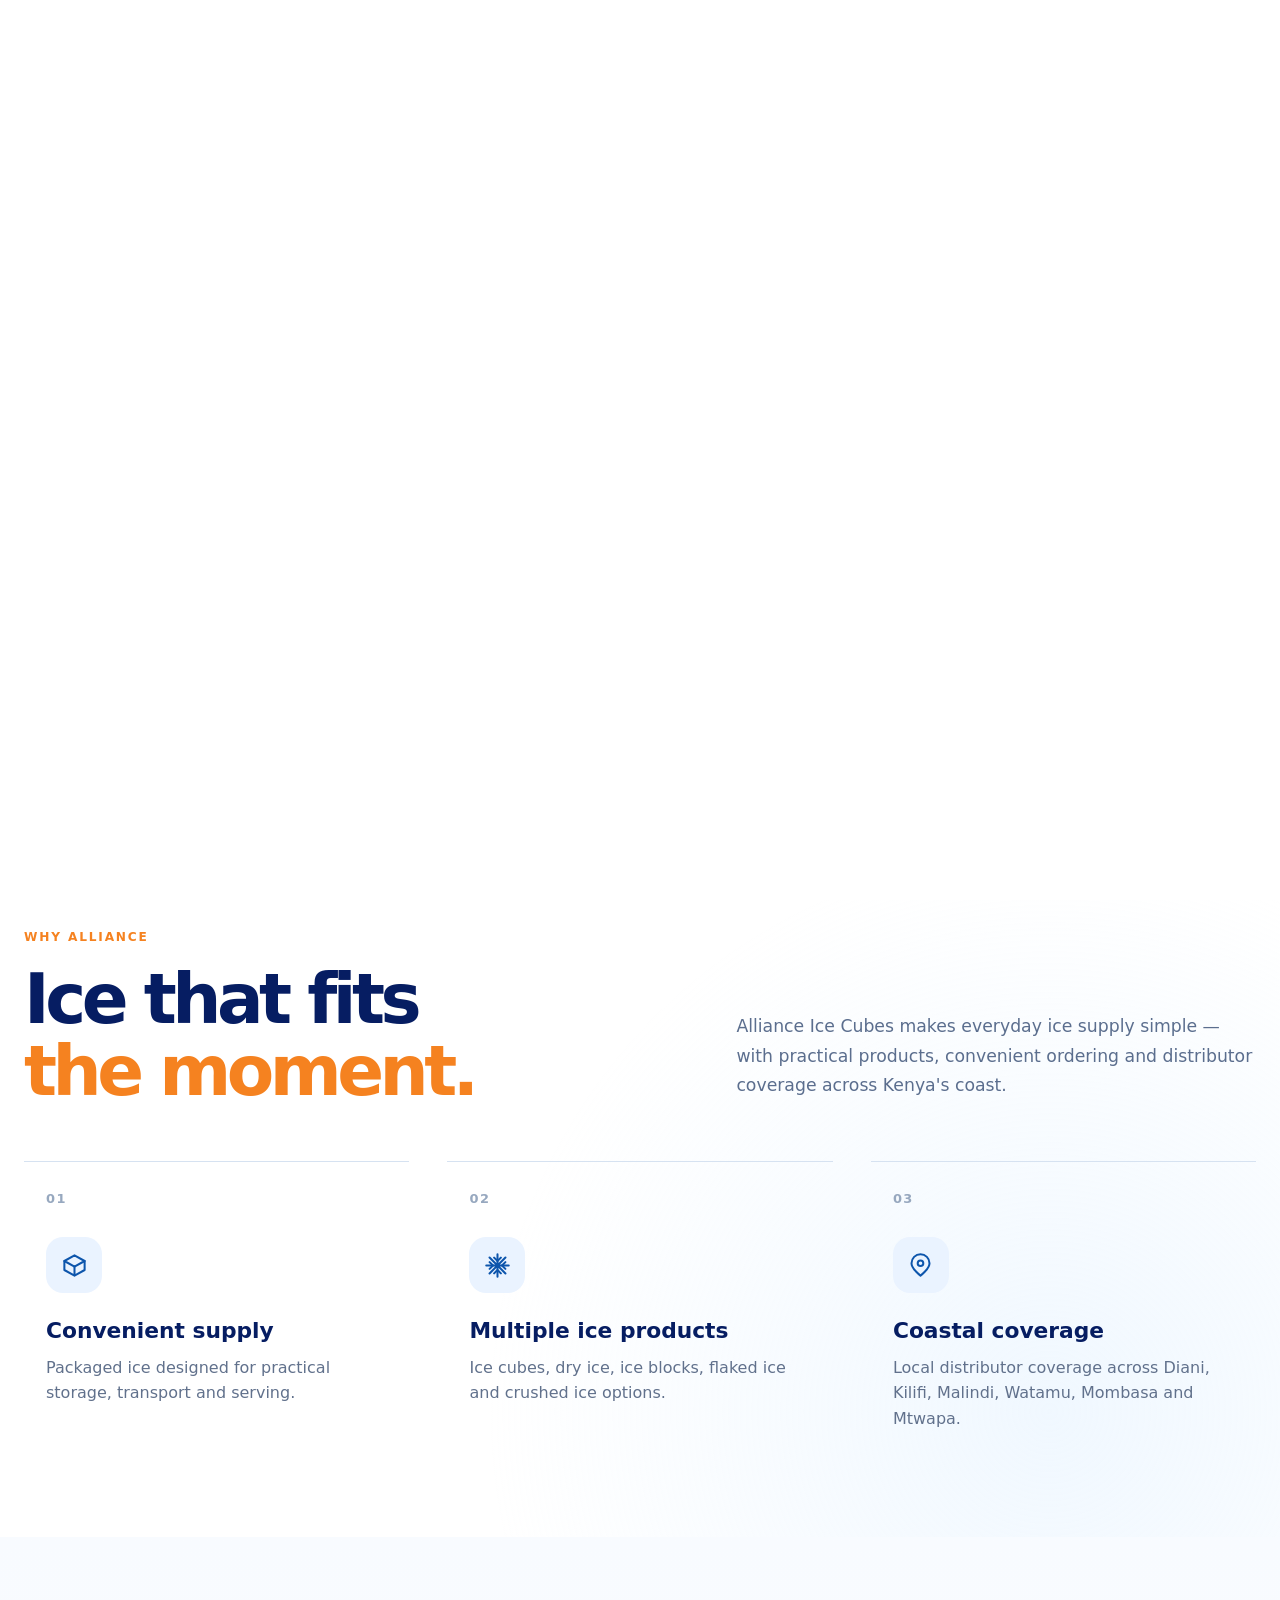
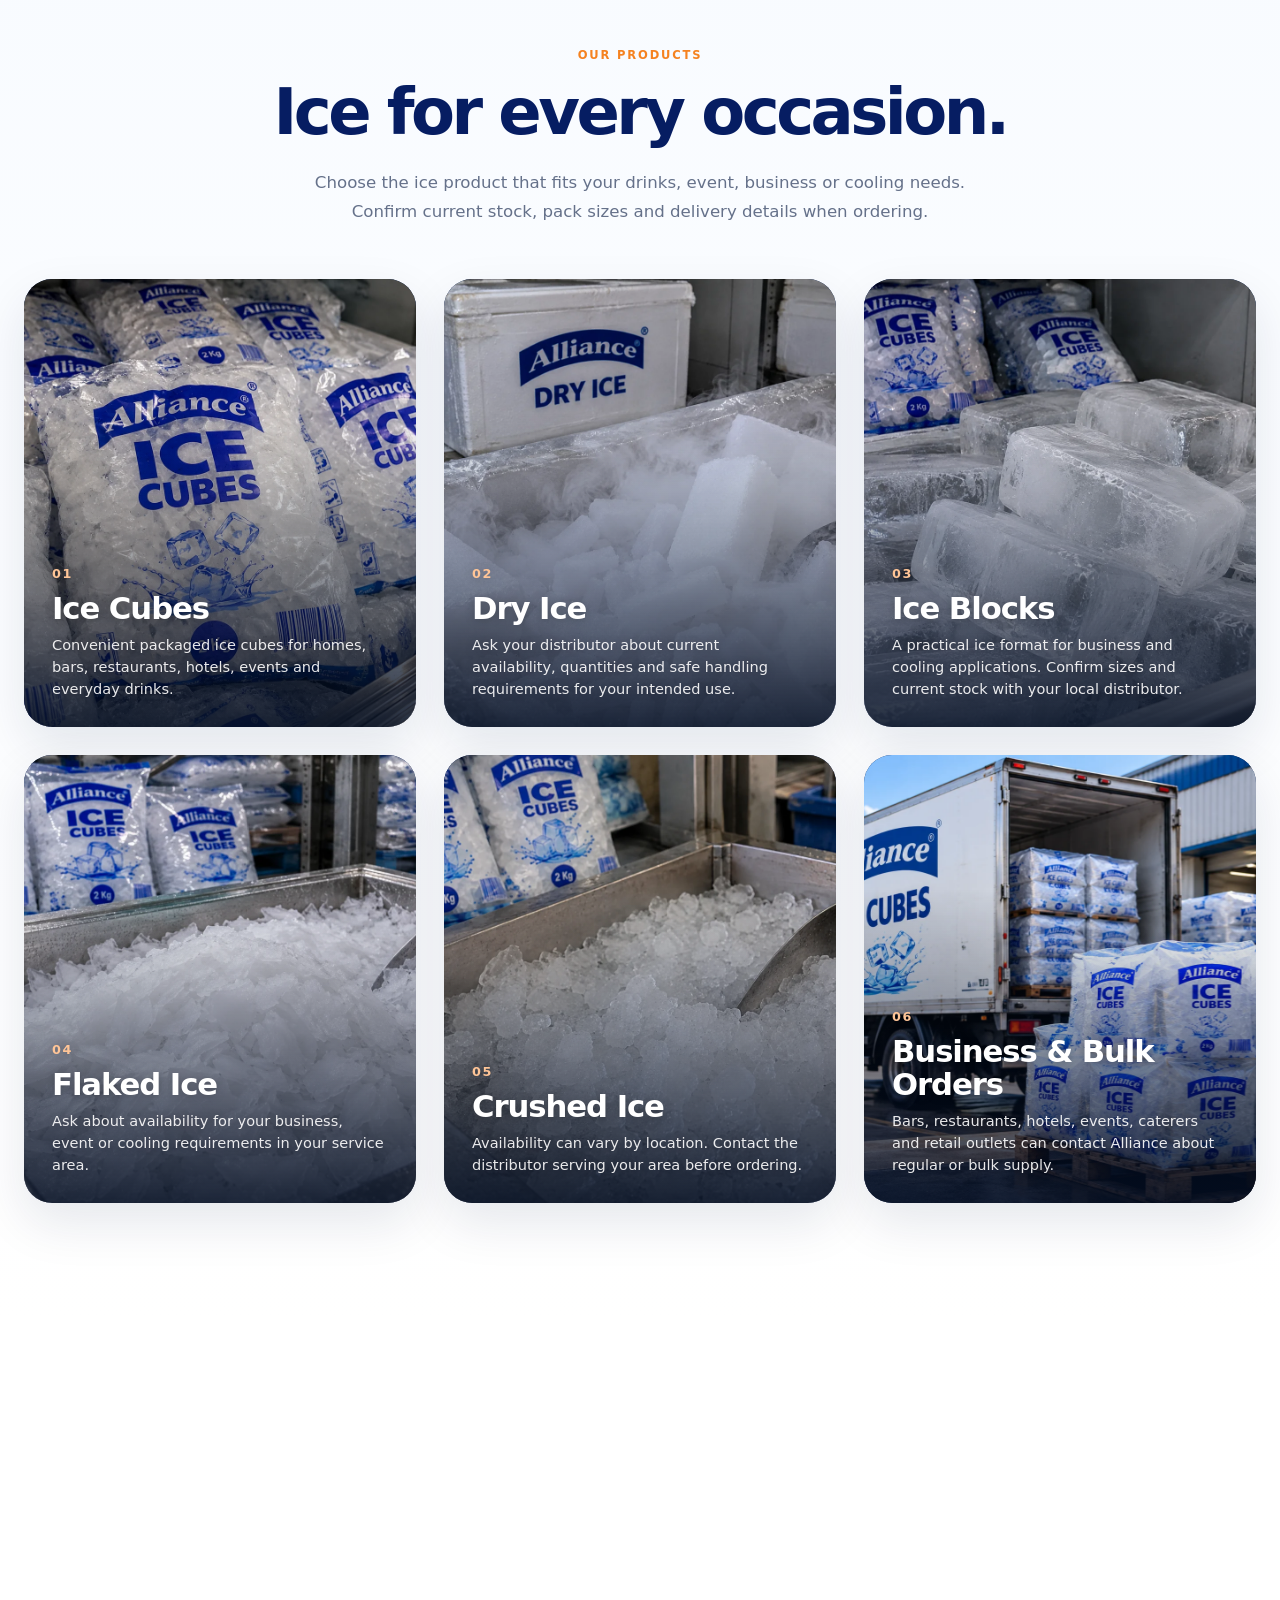
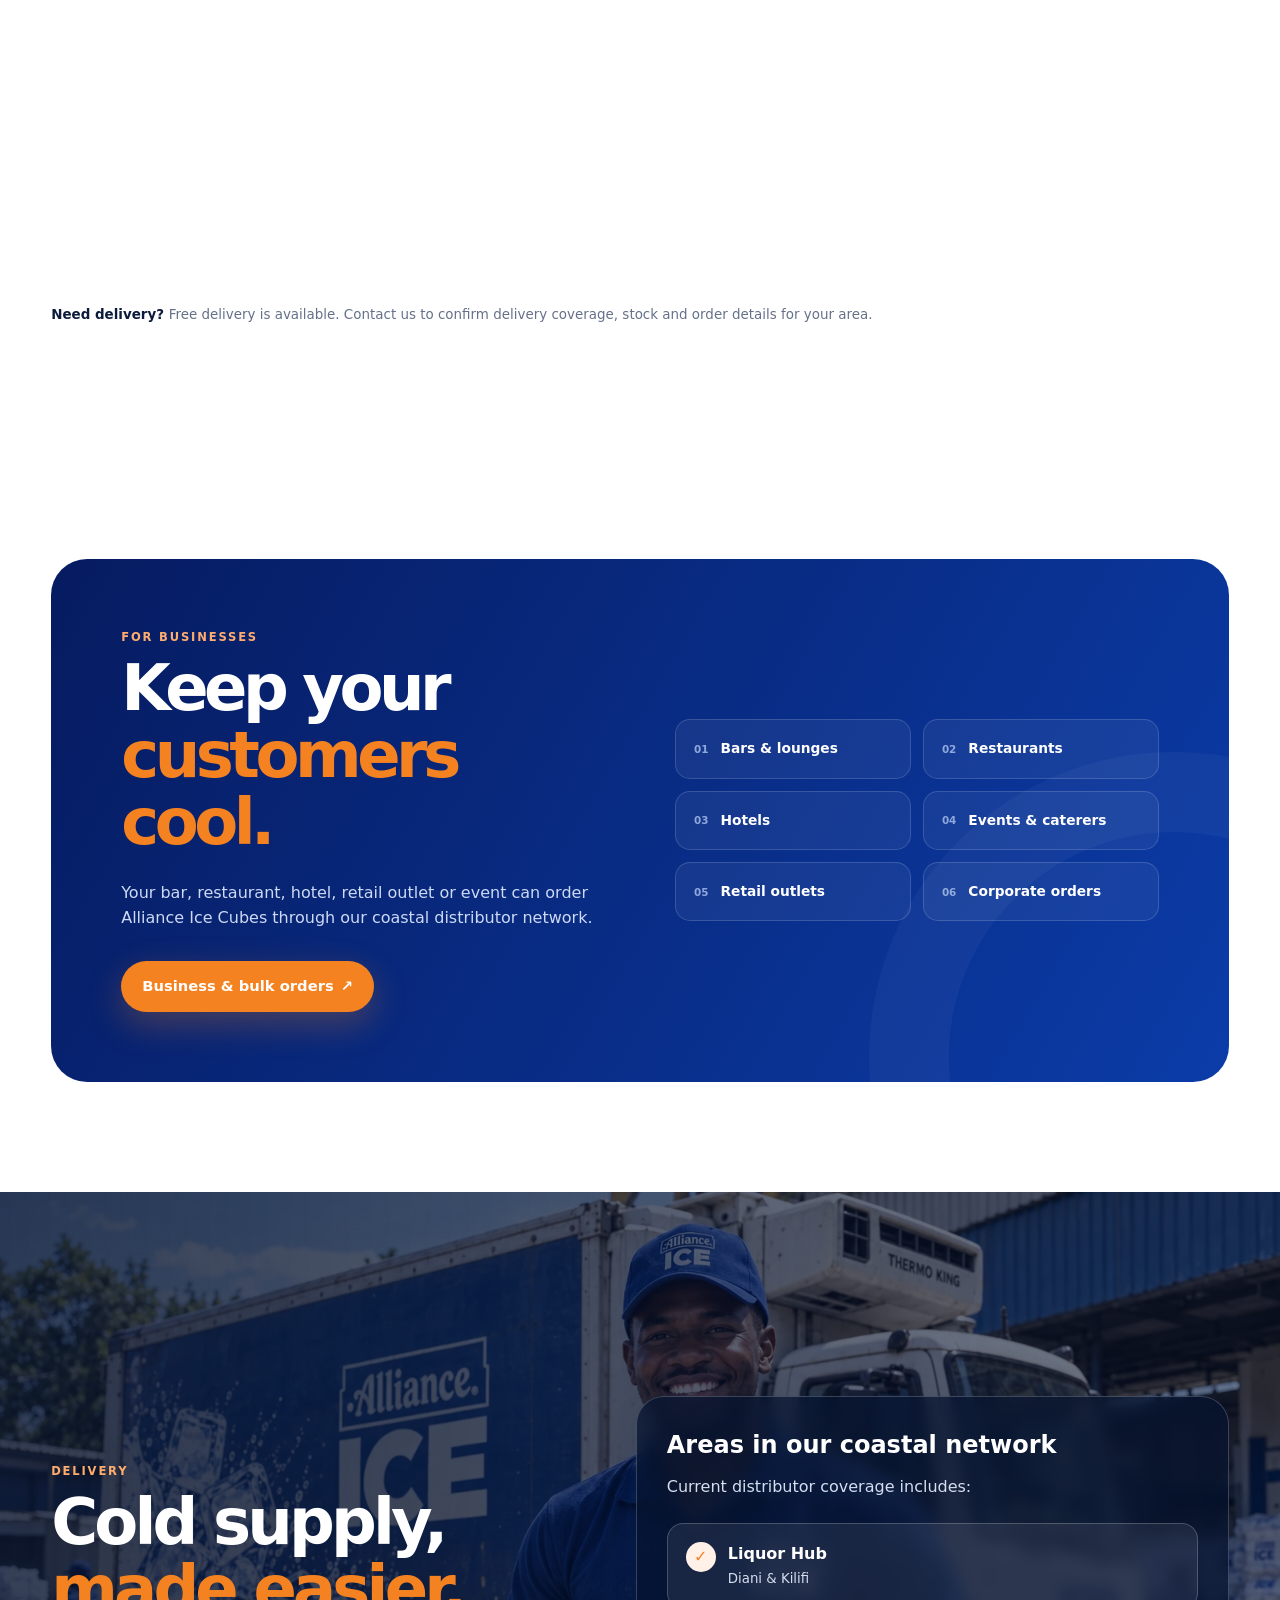
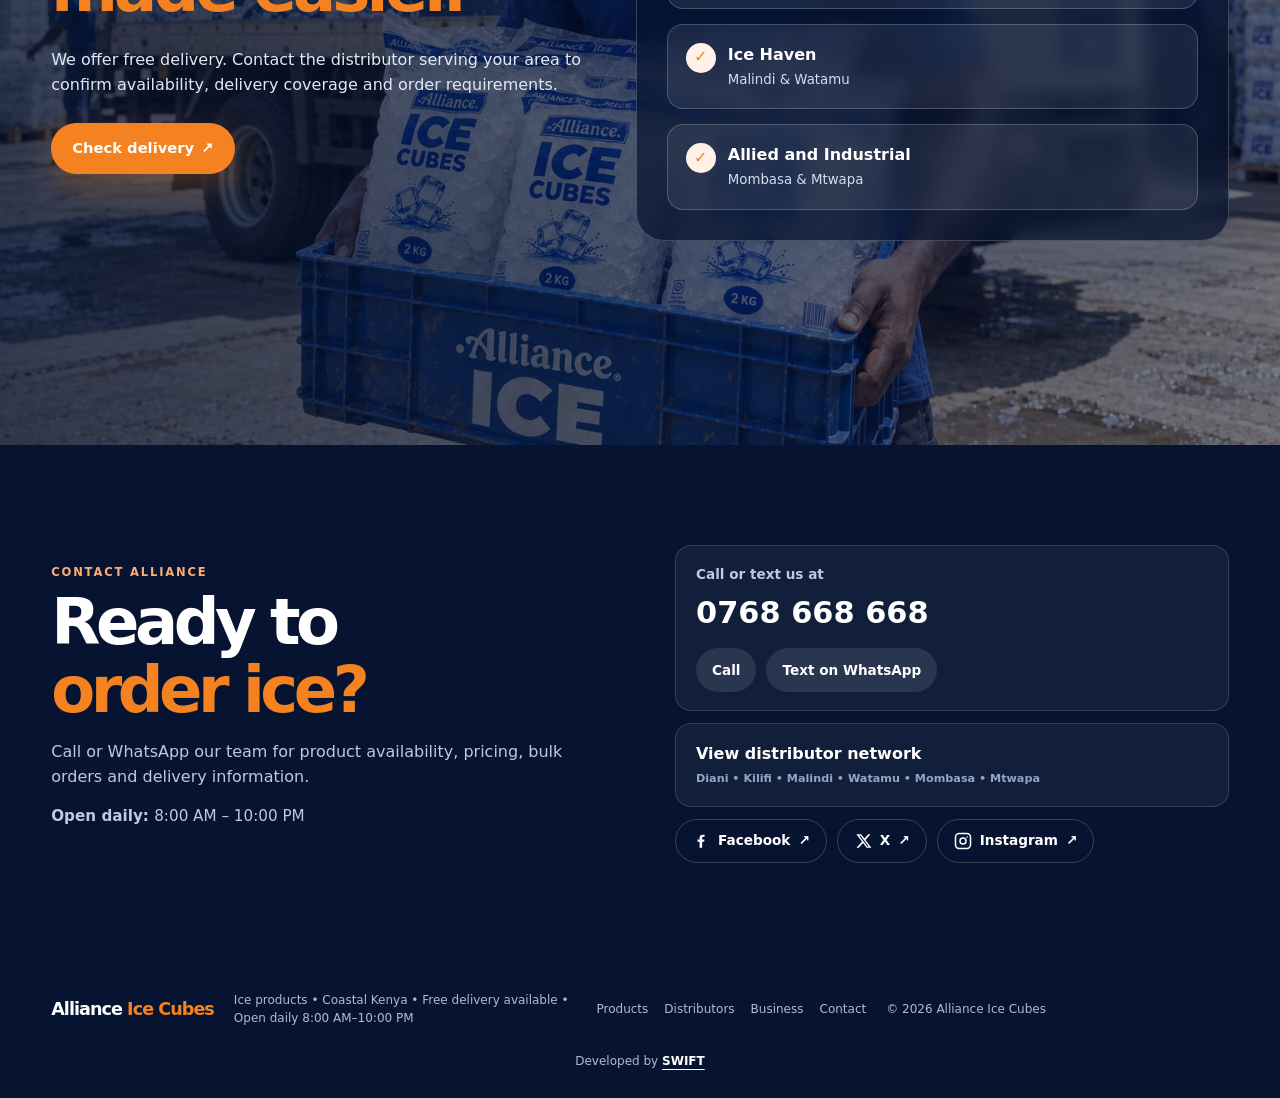
==== commit db8aa4b0: "Update Alliance Ice Cubes website" ====
--- a/index.html
+++ b/index.html
@@ -23,7 +23,7 @@
       Alliance Ice Cubes | Ice Delivery Across Coastal Kenya
     </title>
     <link rel="icon" href="Public/Images/alliance-logo.jpeg?v=20260928" type="image/jpeg">
-    <link rel="stylesheet" href="styles.css?v=20260929-nav">
+    <link rel="stylesheet" href="styles.css?v=20261001-menu">
     <script type="application/ld+json">
       {
       "@context":"https://schema.org",
@@ -51,7 +51,7 @@
   <body>
     <div class="intro" id="intro" aria-hidden="true">
       <div class="intro-media">
-        <video class="intro-video" muted playsinline preload="auto">
+        <video class="intro-video" muted playsinline preload="metadata">
           <source src="Public/Video/v.mp4" type="video/mp4">
         </video>
         <img class="intro-logo" src="Public/Images/alliance-logo.jpeg" alt="" width="1254" height="1254" fetchpriority="high">
@@ -76,6 +76,16 @@
             Business
           </a>
         </nav>
+        <details class="mobile-menu">
+          <summary aria-label="Open navigation menu">Menu</summary>
+          <nav aria-label="Mobile navigation">
+            <a href="#why">Why us</a>
+            <a href="#products">Products</a>
+            <a href="#distributors">Distributors</a>
+            <a href="#business">Business</a>
+            <a href="#contact">Contact</a>
+          </nav>
+        </details>
       </div>
     </header>
     <main id="main">
@@ -709,7 +719,7 @@
         </a>
       </p>
     </footer>
-    <script src="script.js?v=20260929-nav">
+    <script src="script.js?v=20261001-menu">
     </script>
   </body>
 </html>
--- a/styles.css
+++ b/styles.css
@@ -40,6 +40,10 @@
 @media(max-width:600px){.header,.header.scrolled{top:calc(12px + env(safe-area-inset-top,0px));bottom:auto;width:calc(100% - 24px)}.header.is-hidden{transform:translate3d(-50%,-135%,0)}.header .nav{min-height:68px;padding:9px 12px 9px 16px;gap:10px}.header .logo{font-size:clamp(.82rem,3.6vw,1.08rem);letter-spacing:-.05em}}
 @media(max-width:360px){.header .nav{padding-left:10px;gap:4px}.header .logo{font-size:.8rem}}
 @media(prefers-reduced-motion:reduce){.header,.header.scrolled{transition:none}}
+
+.mobile-menu{display:none;position:relative;z-index:3}.mobile-menu summary{display:flex;align-items:center;justify-content:center;min-height:48px;padding:0 18px;border-radius:999px;background:var(--blue);color:#fff;font-weight:800;cursor:pointer;list-style:none}.mobile-menu summary::-webkit-details-marker{display:none}.mobile-menu summary:focus-visible,.mobile-menu a:focus-visible{outline:3px solid var(--orange);outline-offset:3px}.mobile-menu nav{position:absolute;top:calc(100% + 12px);right:0;display:grid;gap:2px;min-width:190px;padding:10px;border:1px solid var(--line);border-radius:18px;background:#fff;box-shadow:0 18px 42px rgba(2,26,76,.2);color:var(--blue)}.mobile-menu nav a{display:block;padding:11px 12px;border-radius:10px;font-weight:750}.mobile-menu nav a:hover{background:#edf3ff}
+@media(max-width:960px){.mobile-menu{display:block}.home-header .nav{width:auto;padding:8px}.header .nav{justify-content:space-between}}
+.skip-link:focus{z-index:201}
 
 img{height:auto}
 .home-hero{background-color:#061632;background-image:linear-gradient(90deg,rgba(2,11,34,.55),rgba(2,11,34,.25) 41%,transparent 72%),url('Public/Images/Homeb.webp');background-size:cover;background-position:center}
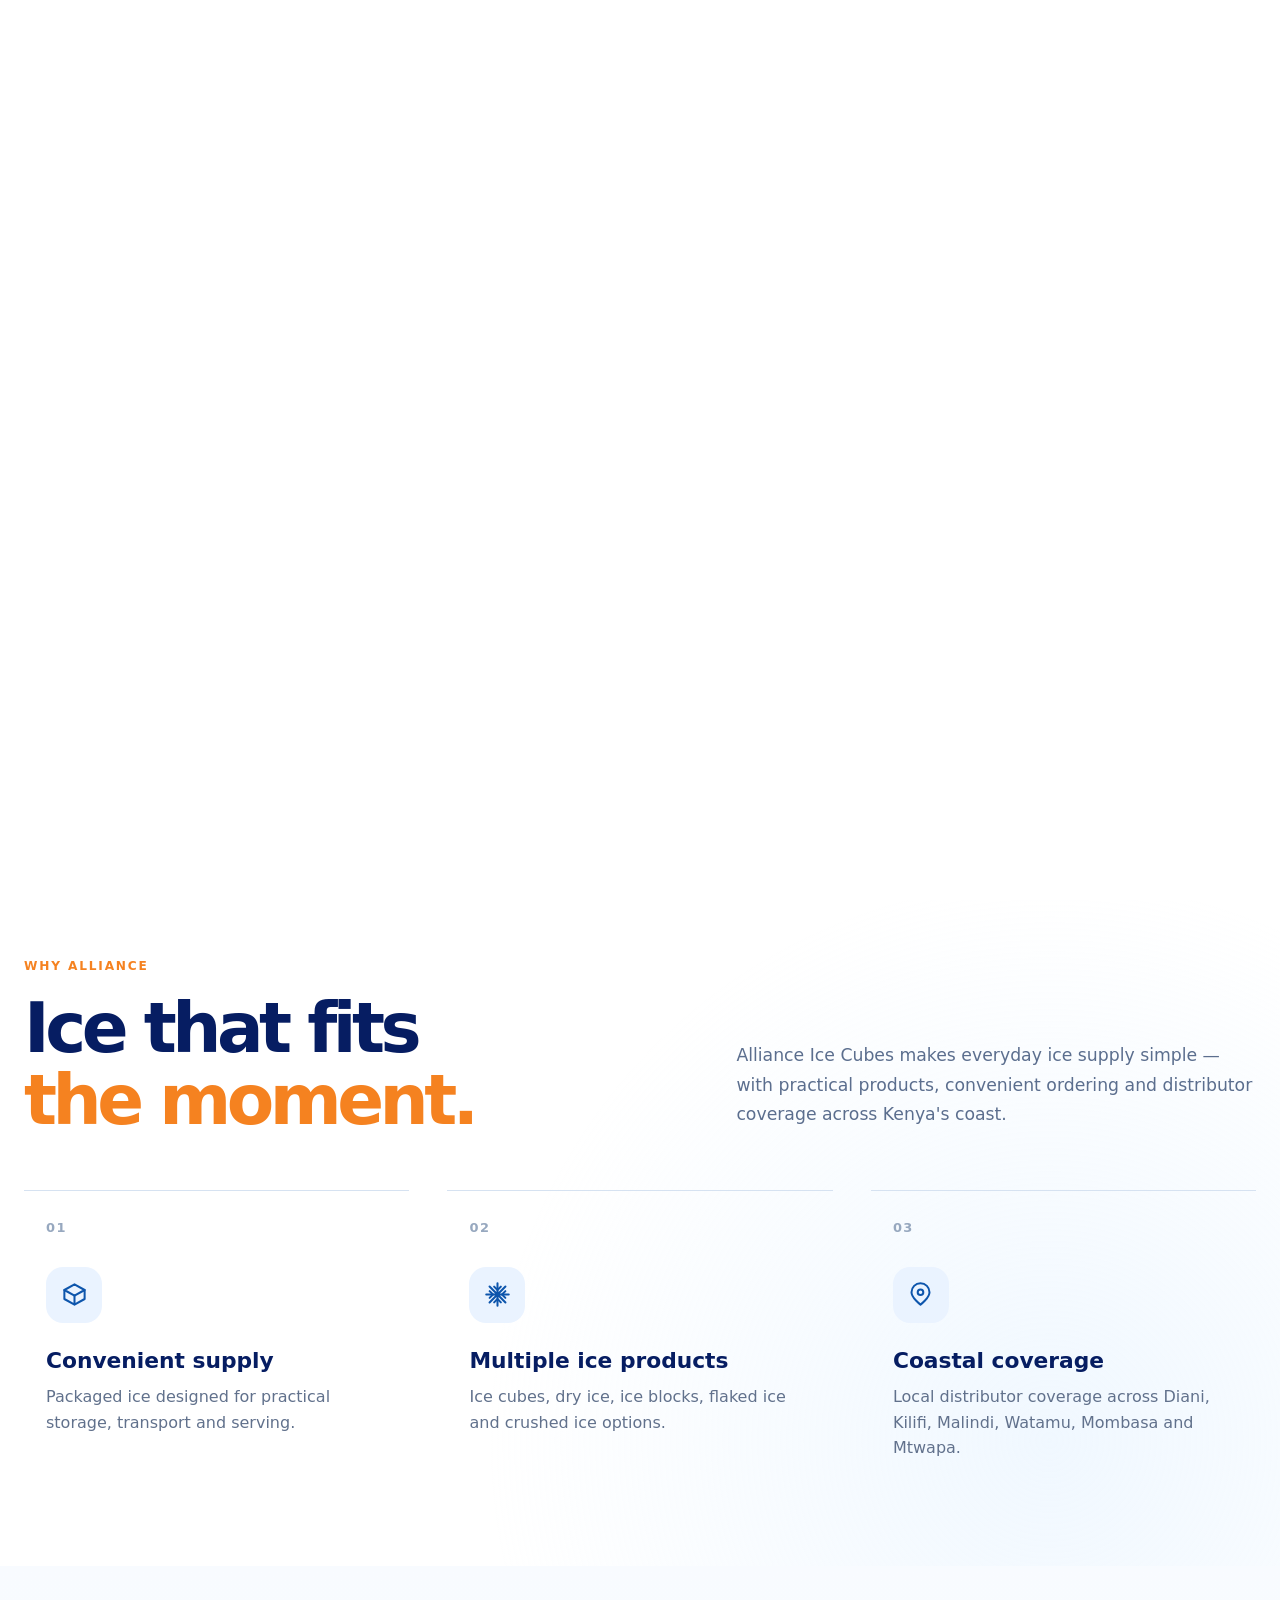
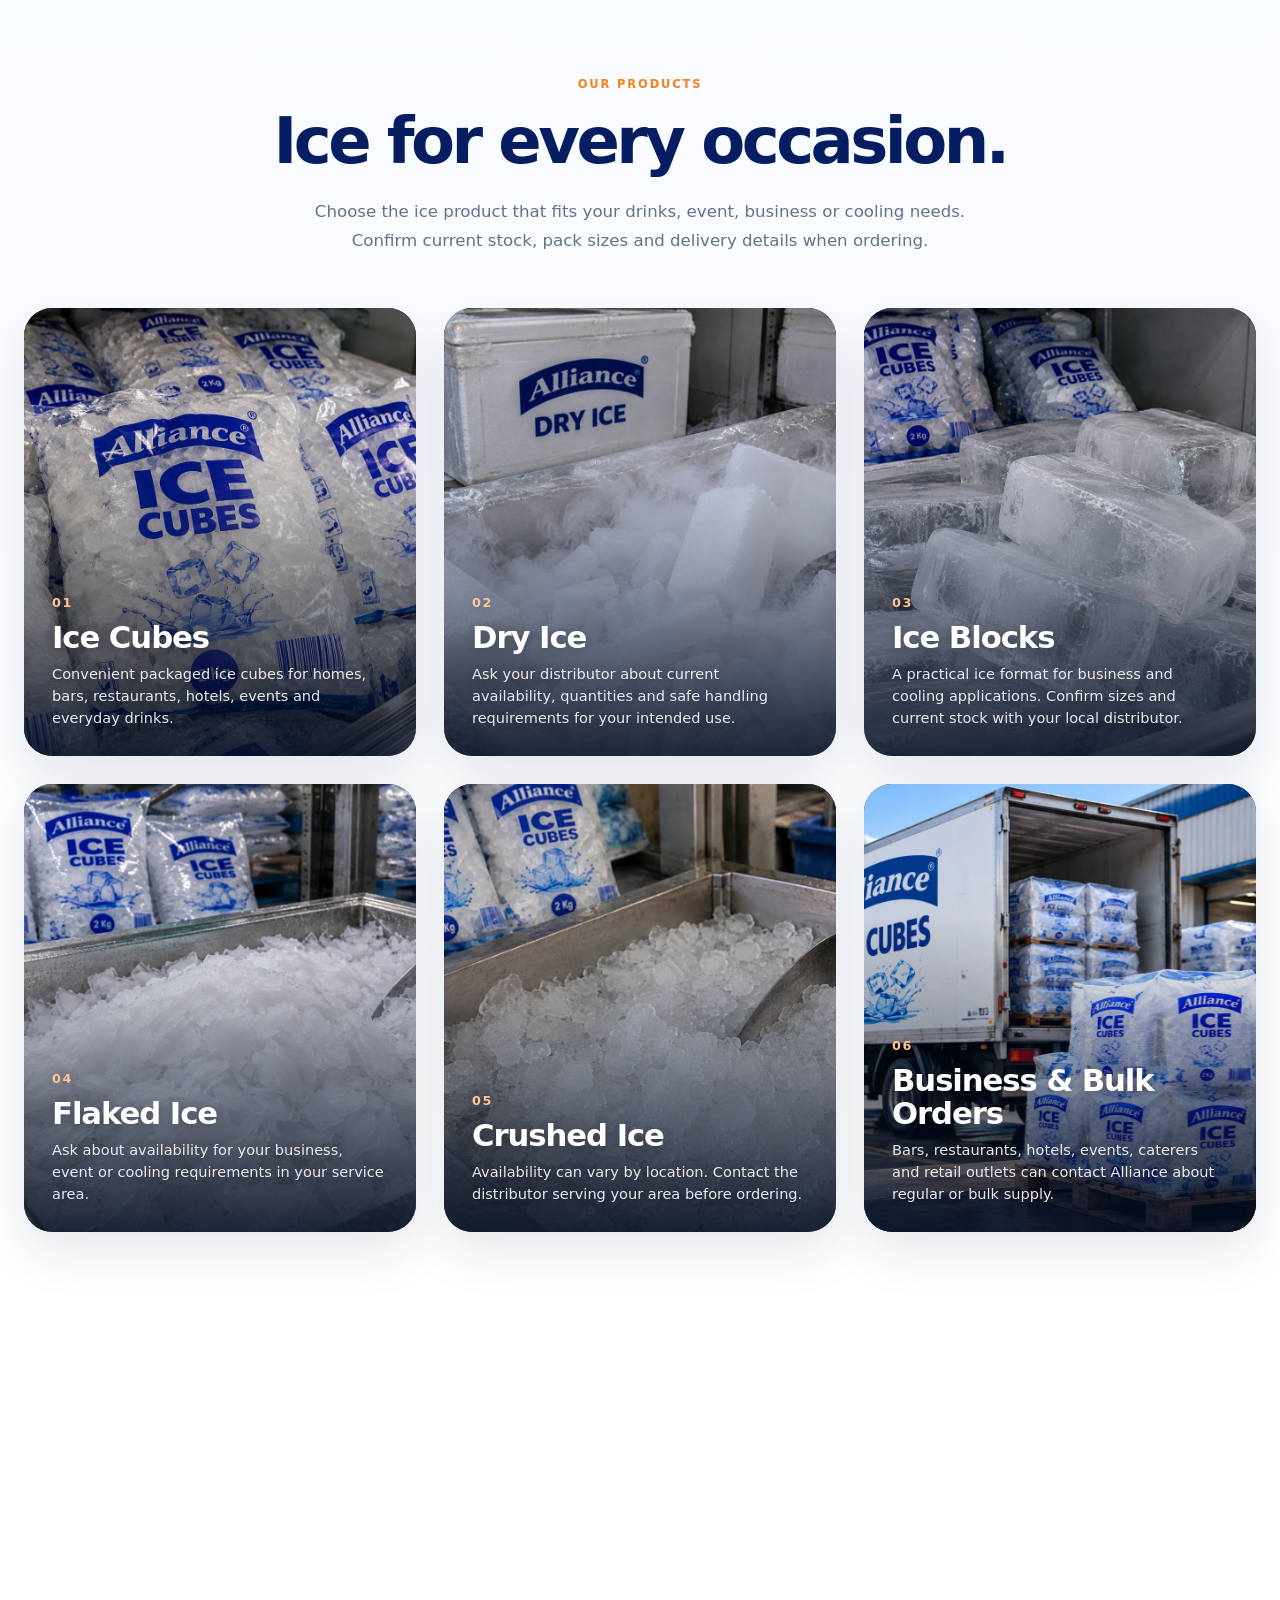
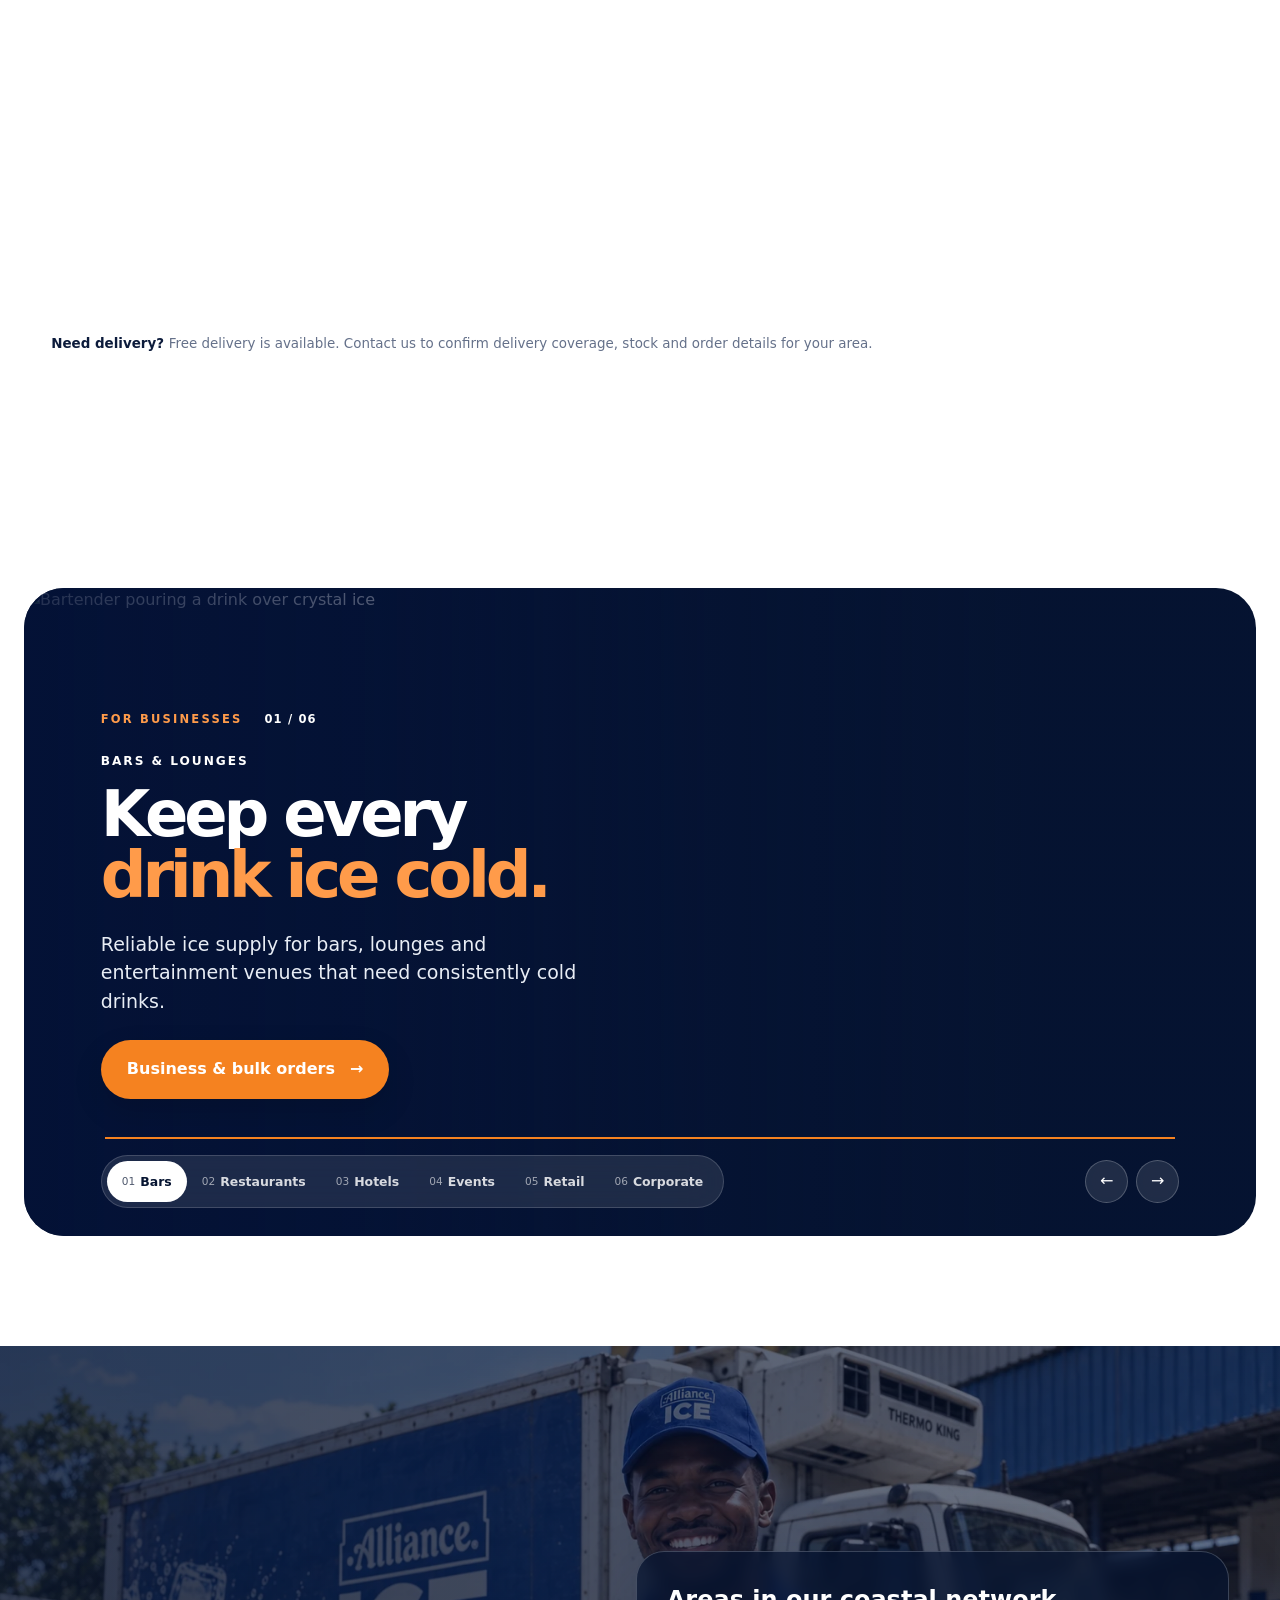
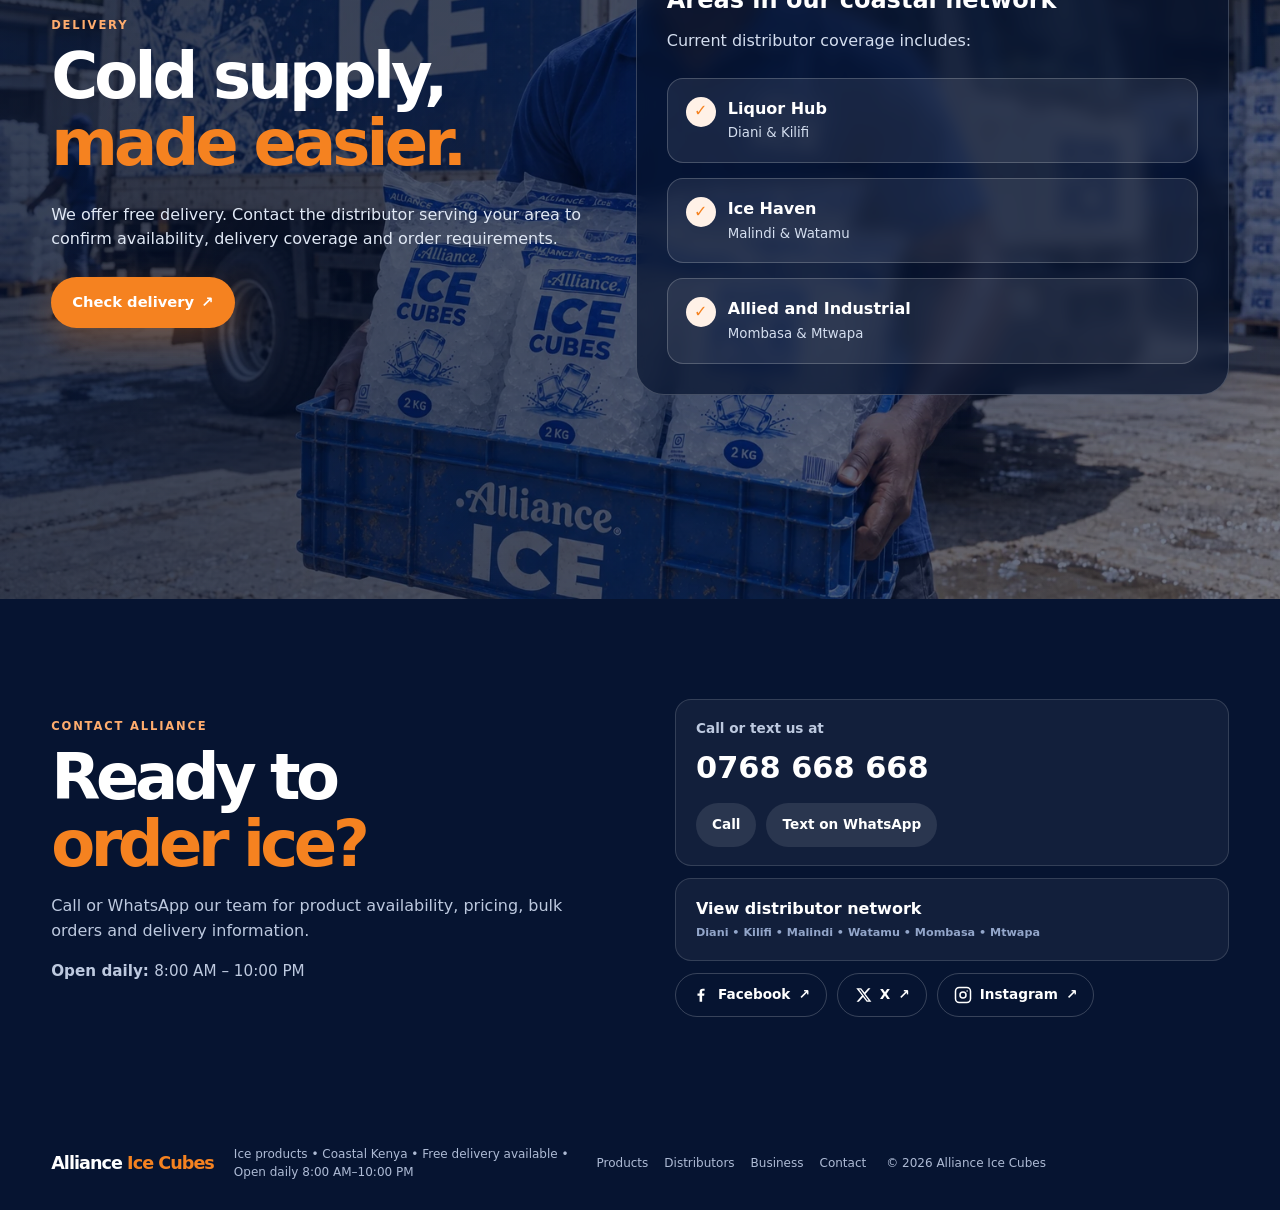
==== commit d41aee7c: "Update single-page site navigation and branding" ====
--- a/index.html
+++ b/index.html
@@ -1,4 +1,4 @@
-<!doctype html>
+﻿<!doctype html>
 <html lang="en-KE">
   <head>
     <meta charset="utf-8">
@@ -23,7 +23,7 @@
       Alliance Ice Cubes | Ice Delivery Across Coastal Kenya
     </title>
     <link rel="icon" href="Public/Images/alliance-logo.jpeg?v=20260928" type="image/jpeg">
-    <link rel="stylesheet" href="styles.css?v=20261001-menu">
+    <link rel="preload" as="image" href="Public/Images/Focused%20Bartender%20Pouring%20Crystal%20Ice.png"><link rel="stylesheet" href="styles.css?v=20261001-logo-placement">
     <script type="application/ld+json">
       {
       "@context":"https://schema.org",
@@ -62,23 +62,19 @@
     </a>
     <header class="header home-header" id="header">
       <div class="container nav">
+        <a class="logo" href="#top">Alliance <span>Ice Cubes</span></a>
         <nav class="desktop-nav" aria-label="Main navigation">
-          <a href="#why">
-            Why us
-          </a>
-          <a href="#products">
-            Products
-          </a>
-          <a href="#distributors">
-            Distributors
-          </a>
-          <a href="#business">
-            Business
-          </a>
+          <a href="#top">Home</a>
+          <a href="#why">Why us</a>
+          <a href="#products">Products</a>
+          <a href="#distributors">Distributors</a>
+          <a href="#business">Business</a>
+          <a href="#contact">Contact</a>
         </nav>
         <details class="mobile-menu">
           <summary aria-label="Open navigation menu">Menu</summary>
           <nav aria-label="Mobile navigation">
+            <a href="#top">Home</a>
             <a href="#why">Why us</a>
             <a href="#products">Products</a>
             <a href="#distributors">Distributors</a>
@@ -89,18 +85,8 @@
       </div>
     </header>
     <main id="main">
-      <section class="hero home-hero">
-        <a class="home-brand" href="index.html" aria-label="Alliance Ice Cubes home">
-          <span class="home-brand-circle">
-            <img src="Public/Images/alliance-logo.jpeg" alt="" width="1254" height="1254">
-          </span>
-          <span class="home-brand-name">
-            Alliance
-            <span>
-              Ice Cubes
-            </span>
-          </span>
-        </a>
+      <section class="hero home-hero" id="top">
+        <img class="home-hero-logo" src="Public/Images/alliance-logo.jpeg" alt="Alliance Ice Cubes logo" width="1254" height="1254">
         <div class="container hero-grid">
           <div class="hero-copy reveal">
             <p class="eyebrow">
@@ -122,28 +108,28 @@
               <a class="btn btn-orange" href="https://wa.me/254768668668?text=Hello%20Alliance%20Ice%20Cubes%2C%20I%27d%20like%20to%20place%20an%20order.">
                 Order on WhatsApp
                 <span>
-                  ↗
+                  &#8599;
                 </span>
               </a>
               <a class="btn btn-ghost" href="#products">
                 Explore our ice
                 <span>
-                  ↓
+                  &#8595;
                 </span>
               </a>
             </div>
             <div class="trust">
               <span>
-                ✓
-              </span>
-              Free delivery available &nbsp; • &nbsp; Multiple ice products &nbsp; • &nbsp; Coastal distribution
+                &#10003;
+              </span>
+              Free delivery available &nbsp; &bull; &nbsp; Multiple ice products &nbsp; &bull; &nbsp; Coastal distribution
             </div>
           </div>
         </div>
         <div class="scroll-cue">
           SCROLL
           <span>
-            ↓
+            &#8595;
           </span>
         </div>
       </section>
@@ -153,31 +139,31 @@
             ICE CUBES
           </span>
           <b>
-            ✦
+              &#10022;
           </b>
           <span>
             DRY ICE
           </span>
           <b>
-            ✦
+              &#10022;
           </b>
           <span>
             ICE BLOCKS
           </span>
           <b>
-            ✦
+              &#10022;
           </b>
           <span>
             FLAKED ICE
           </span>
           <b>
-            ✦
+              &#10022;
           </b>
           <span>
             CRUSHED ICE
           </span>
           <b>
-            ✦
+              &#10022;
           </b>
           <span>
             FREE DELIVERY AVAILABLE
@@ -200,7 +186,7 @@
               </h2>
             </div>
             <p class="why-intro-copy why-animate">
-              Alliance Ice Cubes makes everyday ice supply simple — with practical products, convenient ordering and distributor coverage across Kenya's coast.
+              Alliance Ice Cubes makes everyday ice supply simple &mdash; with practical products, convenient ordering and distributor coverage across Kenya's coast.
             </p>
           </div>
           <div class="why-features">
@@ -448,78 +434,18 @@
           </p>
         </div>
       </section>
-      <section class="business-section" id="business">
-        <div class="container">
-          <div class="business-card reveal">
-            <div class="business-copy">
-              <p class="kicker light">
-                For businesses
-              </p>
-              <h2>
-                Keep your
-                <br>
-                <span>
-                  customers cool.
-                </span>
-              </h2>
-              <p>
-                Your bar, restaurant, hotel, retail outlet or event can order Alliance Ice Cubes through our coastal distributor network.
-              </p>
-              <a class="btn btn-orange" href="https://wa.me/254768668668?text=Hello%20Alliance%20Ice%20Cubes%2C%20I%27m%20interested%20in%20a%20business%20or%20bulk%20order.">
-                Business & bulk orders
-                <span>
-                  ↗
-                </span>
-              </a>
-            </div>
-            <div class="business-list">
-              <div>
-                <b>
-                  01
-                </b>
-                <span>
-                  Bars & lounges
-                </span>
-              </div>
-              <div>
-                <b>
-                  02
-                </b>
-                <span>
-                  Restaurants
-                </span>
-              </div>
-              <div>
-                <b>
-                  03
-                </b>
-                <span>
-                  Hotels
-                </span>
-              </div>
-              <div>
-                <b>
-                  04
-                </b>
-                <span>
-                  Events & caterers
-                </span>
-              </div>
-              <div>
-                <b>
-                  05
-                </b>
-                <span>
-                  Retail outlets
-                </span>
-              </div>
-              <div>
-                <b>
-                  06
-                </b>
-                <span>
-                  Corporate orders
-                </span>
+      <section class="business-section" id="business" aria-label="Business ice supply">
+        <div class="business-carousel" aria-roledescription="carousel" aria-label="Businesses we serve" tabindex="0">
+          <div class="business-slides"></div>
+          <div class="business-shade" aria-hidden="true"></div>
+          <div class="business-content" aria-live="polite"></div>
+          <div class="business-bottom">
+            <div class="business-progress" aria-hidden="true"><span></span></div>
+            <div class="business-controls">
+              <div class="business-nav" role="group" aria-label="Choose a business"></div>
+              <div class="business-arrows">
+                <button type="button" class="business-arrow business-prev" aria-label="Previous business">←</button>
+                <button type="button" class="business-arrow business-next" aria-label="Next business">→</button>
               </div>
             </div>
           </div>
@@ -544,7 +470,7 @@
             <a class="btn btn-orange" href="https://wa.me/254768668668?text=Hello%20Alliance%20Ice%20Cubes%2C%20please%20confirm%20delivery%20availability%20for%20my%20location.">
               Check delivery
               <span>
-                ↗
+                &#8599;
               </span>
             </a>
           </div>
@@ -558,7 +484,7 @@
             <div class="delivery-points">
               <div class="delivery-point">
                 <div class="icon">
-                  ✓
+                  &#10003;
                 </div>
                 <div>
                   <strong>
@@ -571,7 +497,7 @@
               </div>
               <div class="delivery-point">
                 <div class="icon">
-                  ✓
+                  &#10003;
                 </div>
                 <div>
                   <strong>
@@ -584,7 +510,7 @@
               </div>
               <div class="delivery-point">
                 <div class="icon">
-                  ✓
+                  &#10003;
                 </div>
                 <div>
                   <strong>
@@ -619,7 +545,7 @@
               <strong>
                 Open daily:
               </strong>
-              8:00 AM – 10:00 PM
+              8:00 AM &ndash; 10:00 PM
             </p>
           </div>
           <div class="contact-links reveal">
@@ -670,10 +596,10 @@
                 </a>
               </div>
             </div>
-            <a class="contact-link" href="distributors.html">
+            <a class="contact-link" href="#distributors">
               View distributor network
               <small>
-                Diani • Kilifi • Malindi • Watamu • Mombasa • Mtwapa
+                Diani &bull; Kilifi &bull; Malindi &bull; Watamu &bull; Mombasa &bull; Mtwapa
               </small>
             </a>
           </div>
@@ -689,16 +615,16 @@
           </span>
         </div>
         <p>
-          Ice products • Coastal Kenya • Free delivery available • Open daily 8:00 AM–10:00 PM
+          Ice products &bull; Coastal Kenya &bull; Free delivery available &bull; Open daily 8:00 AM&ndash;10:00 PM
         </p>
         <div class="footer-links">
           <a href="#products">
             Products
           </a>
-          <a href="distributors.html">
+          <a href="#distributors">
             Distributors
           </a>
-          <a href="business.html">
+          <a href="#business">
             Business
           </a>
           <a href="#contact">
@@ -706,20 +632,16 @@
           </a>
         </div>
         <p>
-          ©
+          &copy;
           <span id="year">
           </span>
           Alliance Ice Cubes
         </p>
       </div>
-      <p class="developer-credit">
-        Developed by
-        <a class="developer-link" href="https://jasney.github.io/" target="_blank" rel="noopener noreferrer">
-          SWIFT
-        </a>
-      </p>
     </footer>
-    <script src="script.js?v=20261001-menu">
+    <script src="script.js?v=20261001-business-carousel">
     </script>
   </body>
 </html>
+
+
--- a/styles.css
+++ b/styles.css
@@ -1,4 +1,4 @@
-﻿:root{--blue:#061d62;--blue2:#0b3ca8;--orange:#f58220;--orange2:#ff9b4a;--ink:#0c1b3b;--muted:#65718a;--cream:#f5f8fd;--line:#e5eaf3;--white:#fff;--green:#1fa968;--shadow:0 25px 80px rgba(7,35,105,.14);--radius:28px}
+:root{--blue:#061d62;--blue2:#0b3ca8;--orange:#f58220;--orange2:#ff9b4a;--ink:#0c1b3b;--muted:#65718a;--cream:#f5f8fd;--line:#e5eaf3;--white:#fff;--green:#1fa968;--shadow:0 25px 80px rgba(7,35,105,.14);--radius:28px}
 *{box-sizing:border-box}html{scroll-behavior:smooth;scroll-padding-top:85px}body{margin:0;font-family:Inter,system-ui,-apple-system,BlinkMacSystemFont,"Segoe UI",sans-serif;color:var(--ink);background:#fff;line-height:1.55}img{display:block;width:100%;max-width:100%}a{text-decoration:none;color:inherit}button,input,textarea,select{font:inherit}.container{width:min(1180px,92%);margin:auto}.skip-link{position:absolute;left:12px;top:-50px;background:#fff;color:var(--blue);padding:10px 14px;border-radius:8px;z-index:100}.skip-link:focus{top:12px}
 .header{position:absolute;z-index:50;top:0;left:0;right:0;padding:22px 0;color:#fff;transition:.3s}.header.scrolled{position:fixed;background:rgba(5,27,88,.92);backdrop-filter:blur(16px);padding:13px 0;box-shadow:0 8px 30px rgba(0,0,0,.12)}.nav{display:flex;align-items:center;justify-content:space-between;gap:22px}.logo{font-size:1.4rem;font-weight:900;letter-spacing:-.055em;color:#fff;white-space:nowrap}.logo span{color:var(--orange)}.desktop-nav{display:flex;gap:25px;font-size:.86rem;font-weight:800;color:#e9efff}.desktop-nav a{transition:.2s}.desktop-nav a:hover,.desktop-nav a:focus-visible{color:#ffd1ad}.btn span{margin-left:7px}
 .hero{position:relative;min-height:790px;overflow:hidden;background:linear-gradient(118deg,#041a58,#0b338f 55%,#1246b7);color:#fff}.hero:after{content:"";position:absolute;inset:auto 0 0;height:170px;background:linear-gradient(transparent,#fff);opacity:.1}.hero-grid{position:relative;z-index:2;min-height:790px;display:grid;grid-template-columns:1.02fr .98fr;gap:55px;align-items:center;padding-top:55px}.eyebrow,.kicker{text-transform:uppercase;letter-spacing:.16em;font-size:.72rem;font-weight:900}.eyebrow{display:flex;align-items:center;gap:10px;color:#fff}.eyebrow i{display:inline-block;width:28px;height:3px;background:var(--orange)}h1{font-size:clamp(3.8rem,7.2vw,7rem);line-height:.88;letter-spacing:-.08em;margin:20px 0 28px}h1 em{font-style:normal;color:#ff9640}.lead{font-size:1.05rem;max-width:640px;color:#dbe6ff}.actions{display:flex;flex-wrap:wrap;gap:12px;margin:30px 0 20px}.btn{display:inline-flex;align-items:center;justify-content:center;border-radius:999px;padding:14px 21px;font-size:.92rem;font-weight:900;min-height:48px}.btn-orange{background:var(--orange);color:#fff;box-shadow:0 12px 35px rgba(245,130,32,.28)}.btn-ghost{border:1px solid rgba(255,255,255,.3);background:rgba(255,255,255,.06);color:#fff}.trust{font-size:.76rem;color:#bfcdf0}.trust span{display:inline-grid;place-items:center;background:var(--orange);width:18px;height:18px;border-radius:50%;font-weight:900;color:#fff}.scroll-cue{position:absolute;z-index:3;bottom:25px;left:4%;font-size:.65rem;letter-spacing:.18em;color:#c5d2ef}.scroll-cue span{font-size:1rem;margin-left:7px}
@@ -10,6 +10,22 @@
 @media(max-width:960px){.desktop-nav{display:none}.hero-grid,.business-card,.delivery-grid,.contact-grid{grid-template-columns:1fr}.hero{min-height:auto}.hero-grid{min-height:auto;padding:145px 0 85px;gap:25px}.section-top{grid-template-columns:1fr}.distributor-grid,.cards-grid{grid-template-columns:1fr 1fr}.business-card{padding:50px 35px;gap:45px}.footer{flex-direction:column;text-align:center}.scroll-cue{display:none}.delivery-grid,.contact-grid{gap:40px}}
 @media(max-width:600px){.header{padding:15px 0}.logo{font-size:1.18rem}.hero-grid{padding-top:125px}.section,.distributor-section,.business-section,.delivery,.contact{padding:72px 0}.section-top h2,.product-copy h2,.business-copy h2{font-size:3rem}.business-card{padding:38px 22px;border-radius:26px}.business-list,.distributor-grid,.cards-grid{grid-template-columns:1fr}.contact-grid{gap:30px}.actions .btn{width:100%}.hero .lead{font-size:.98rem}.trust{line-height:1.8}.footer-links{flex-wrap:wrap;justify-content:center}}
 @media(prefers-reduced-motion:reduce){html{scroll-behavior:auto}.reveal{transition:none}.hero *{animation:none}}
+
+/* Business campaign carousel */
+.desktop-nav a.business-current,.mobile-menu a.business-current{color:var(--orange)}
+.business-page-section{padding-top:125px}
+.business-slide img{object-position:var(--desktop-position,center)}
+@media(max-width:600px){.business-slide img{object-position:var(--mobile-position,center)}}
+.business-content:not(.is-exiting) > *{animation:business-text-in .6s both}.business-content:not(.is-exiting) > :nth-child(2){animation-delay:.05s}.business-content:not(.is-exiting) > :nth-child(3){animation-delay:.1s}.business-content:not(.is-exiting) > :nth-child(4){animation-delay:.15s}.business-content:not(.is-exiting) > :nth-child(5){animation-delay:.2s}@keyframes business-text-in{from{opacity:0;transform:translateY(20px)}to{opacity:1;transform:translateY(0)}}
+.visually-hidden{position:absolute;width:1px;height:1px;padding:0;margin:-1px;overflow:hidden;clip:rect(0,0,0,0);white-space:nowrap;border:0}
+@media(prefers-reduced-motion:reduce){.business-content:not(.is-exiting) > *{animation:none}}
+@media(max-width:600px){.business-content[data-slide="4"] h2{font-size:clamp(36px,9vw,42px)}}
+.business-section{padding:110px 0;background:#fff}.business-carousel{position:relative;width:min(1280px,calc(100% - 48px));height:clamp(620px,72vh,760px);margin:auto;overflow:hidden;border-radius:40px;background:#061431;color:#fff;isolation:isolate}.business-slides,.business-slide,.business-slide img,.business-shade{position:absolute;inset:0;width:100%;height:100%}.business-slide{transform:translateX(100%);transition:transform .9s cubic-bezier(.76,0,.24,1);will-change:transform}.business-slide.is-active{transform:translateX(0);z-index:1}.business-slide.to-left{transform:translateX(-100%)}.business-slide.to-right{transform:translateX(100%)}.business-slide img{object-fit:cover}.business-shade{z-index:2;pointer-events:none;background:linear-gradient(90deg,rgba(4,18,55,.88) 0%,rgba(4,18,55,.70) 28%,rgba(4,18,55,.30) 55%,rgba(4,18,55,.05) 82%)}.business-content{position:absolute;z-index:3;left:clamp(32px,6vw,80px);bottom:137px;max-width:550px;width:calc(100% - 80px);transition:opacity .55s ease,transform .55s ease}.business-content.is-exiting{opacity:0;transform:translateY(-15px)}.business-content.is-entering{opacity:0;transform:translateY(20px)}.business-overline{display:flex;align-items:center;gap:22px;color:var(--orange2);font-size:.72rem;letter-spacing:.19em;font-weight:900}.business-overline span+span{color:#fff;letter-spacing:.1em}.business-label{margin:24px 0 13px;font-size:.76rem;letter-spacing:.16em;font-weight:800}.business-content h2{font-size:clamp(58px,5vw,82px);font-weight:800;line-height:.95;letter-spacing:-.065em;margin:0}.business-content h2 span{color:var(--orange2)}.business-description{font-size:19px;line-height:1.5;color:#e8edf5;max-width:510px;margin:24px 0 25px}.business-cta{display:inline-flex;align-items:center;gap:15px;padding:17px 26px;border-radius:999px;background:var(--orange);color:#fff;font-weight:800;box-shadow:0 12px 30px rgba(0,0,0,.13);transition:background .2s,transform .2s}.business-cta:hover,.business-cta:focus-visible{background:var(--orange2);transform:translateY(-2px)}.business-bottom{position:absolute;z-index:4;left:clamp(32px,6vw,80px);right:clamp(32px,6vw,80px);bottom:28px}.business-progress{height:2px;background:rgba(255,255,255,.27);margin:0 4px 16px;overflow:hidden}.business-progress span{display:block;width:100%;height:100%;background:var(--orange);transform:scaleX(0);transform-origin:left}.business-controls{display:flex;align-items:center;justify-content:space-between;gap:18px}.business-nav{display:flex;align-items:center;padding:5px;background:rgba(255,255,255,.10);backdrop-filter:blur(18px);border:1px solid rgba(255,255,255,.16);border-radius:999px;min-width:0}.business-nav-item{border:0;background:transparent;color:rgba(255,255,255,.83);border-radius:999px;padding:11px 15px;display:flex;align-items:center;gap:5px;white-space:nowrap;cursor:pointer;font-size:.78rem}.business-nav-item span{font-size:.66rem;opacity:.7}.business-nav-item b{font-weight:700}.business-nav-item.is-active{background:#fff;color:#061431}.business-arrows{display:flex;gap:8px;flex:none}.business-arrow{display:grid;place-items:center;width:43px;height:43px;border-radius:50%;border:1px solid rgba(255,255,255,.22);background:rgba(255,255,255,.11);backdrop-filter:blur(18px);color:#fff;cursor:pointer;transition:background .2s}.business-arrow:hover,.business-arrow:focus-visible{background:rgba(255,255,255,.25)}.business-carousel :focus-visible{outline:2px solid var(--orange2);outline-offset:3px}@keyframes business-fill{to{transform:scaleX(1)}}
+@media(max-width:1100px){.business-nav-item{padding:10px 11px;font-size:.7rem}.business-bottom{left:28px;right:28px}.business-content{left:50px}}
+@media(max-width:800px){.business-carousel{height:650px;border-radius:30px}.business-content{left:32px;bottom:130px;max-width:520px}.business-content h2{font-size:clamp(48px,7vw,64px)}.business-description{font-size:17px;max-width:440px}.business-nav-item{padding:11px 9px}.business-nav-item b{display:none}.business-nav-item.is-active b{display:inline}.business-nav-item span{font-size:.7rem}}
+@media(max-width:600px){.business-section{padding:72px 0}.business-carousel{width:calc(100% - 24px);height:650px;border-radius:25px}.business-shade{background:linear-gradient(0deg,rgba(4,18,55,.92) 0%,rgba(4,18,55,.77) 42%,rgba(4,18,55,.12) 100%)}.business-content{left:25px;bottom:125px;width:calc(100% - 50px)}.business-overline{font-size:.66rem;gap:15px}.business-label{margin:18px 0 10px;font-size:.68rem}.business-content h2{font-size:clamp(42px,10.5vw,52px)}.business-description{font-size:15px;line-height:1.45;margin:17px 0 20px}.business-cta{padding:13px 18px;font-size:.82rem}.business-bottom{left:20px;right:20px;bottom:20px}.business-nav{gap:0;padding:4px}.business-nav-item{padding:8px;min-width:26px;justify-content:center}.business-nav-item span{display:none}.business-nav-item:before{content:'';width:6px;height:6px;border-radius:50%;background:currentColor}.business-nav-item.is-active:before{display:none}.business-nav-item.is-active b{display:inline;font-size:.7rem}.business-arrows{gap:5px}.business-arrow{width:35px;height:35px;font-size:.9rem}}
+@media(max-width:390px){.business-content{bottom:117px}.business-content h2{font-size:42px}.business-nav-item{padding:7px}.business-arrow{width:32px;height:32px}}
+@media(prefers-reduced-motion:reduce){.business-slide{transition:opacity .35s ease;transform:none!important;opacity:0}.business-slide.is-active{opacity:1}.business-content{transition:opacity .35s ease}.business-content.is-exiting,.business-content.is-entering{transform:none}.business-progress span{animation:none!important;transform:none}.business-cta{transition:none}}
 
 .contact-hours{margin-top:10px;font-size:.95rem}.contact-hours strong{font-weight:700}
 
@@ -25,30 +41,28 @@
 @media(max-height:600px) and (orientation:landscape){.intro-media{width:min(70vw,58vh)}}
 @media(prefers-reduced-motion:reduce){.intro{display:none}}
 
-.header,.header.scrolled{position:fixed;z-index:100;top:clamp(12px,2vw,24px);left:50%;right:auto;width:min(1180px,calc(100% - 32px));padding:0;background:none;box-shadow:none;backdrop-filter:none;color:var(--blue);transform:translate3d(-50%,0,0);opacity:1;transition:transform .5s cubic-bezier(.2,.85,.25,1),opacity .35s ease;will-change:transform,opacity}
+.header,.header.scrolled{position:fixed;z-index:100;top:0;left:0;right:0;width:100%;padding:14px 0;background:var(--blue);color:#fff;box-shadow:0 3px 14px rgba(2,26,76,.12);backdrop-filter:none;transition:padding .2s ease}
 .intro ~ .header{visibility:hidden;opacity:0;pointer-events:none}
-.header.is-hidden{transform:translate3d(-50%,-135%,0);opacity:0;pointer-events:none}
-.header .nav{position:relative;isolation:isolate;width:100%;min-height:78px;padding:12px 20px 12px 28px;gap:18px;border:1px solid rgba(255,255,255,.74);border-radius:999px;background:linear-gradient(135deg,rgba(255,255,255,.88),rgba(218,238,255,.68) 53%,rgba(255,255,255,.81));backdrop-filter:blur(24px) saturate(160%);-webkit-backdrop-filter:blur(24px) saturate(160%);box-shadow:0 16px 42px rgba(2,26,76,.19),inset 0 1px 1px rgba(255,255,255,.95),inset 0 -1px 8px rgba(45,110,178,.08)}
-.header .nav:before{content:"";position:absolute;inset:1px 18px auto;height:42%;border-radius:999px;background:linear-gradient(180deg,rgba(255,255,255,.66),rgba(255,255,255,0));pointer-events:none;z-index:-1}
-.header .logo{color:var(--blue);font-size:1.28rem;flex:none}
-.header .logo span{color:#1765b3}
-.header .desktop-nav{color:#183d77;gap:clamp(12px,2vw,28px);font-size:.95rem}
+.header .nav{width:min(1180px,92%);min-height:48px;gap:22px}
+.header .logo{color:#fff;flex:none}
+.header .logo span{color:var(--orange)}
+.header .desktop-nav{color:#e9efff}
 .header .desktop-nav a{display:inline-flex;align-items:center;min-height:48px;white-space:nowrap}
-.header .desktop-nav a:hover,.header .desktop-nav a:focus-visible{color:#0b63b6}
+.header .desktop-nav a:hover,.header .desktop-nav a:focus-visible{color:#ffd1ad}
 .header a:focus-visible,.header button:focus-visible{outline:3px solid #f58220;outline-offset:3px}
-@media(max-width:960px){}
-@media(max-width:600px){.header,.header.scrolled{top:calc(12px + env(safe-area-inset-top,0px));bottom:auto;width:calc(100% - 24px)}.header.is-hidden{transform:translate3d(-50%,-135%,0)}.header .nav{min-height:68px;padding:9px 12px 9px 16px;gap:10px}.header .logo{font-size:clamp(.82rem,3.6vw,1.08rem);letter-spacing:-.05em}}
-@media(max-width:360px){.header .nav{padding-left:10px;gap:4px}.header .logo{font-size:.8rem}}
+@media(max-width:600px){.header,.header.scrolled{padding:10px 0}.header .nav{min-height:48px;gap:10px}.header .logo{font-size:clamp(1rem,4vw,1.18rem)}}
+@media(max-width:360px){.header .logo{font-size:.95rem}}
 @media(prefers-reduced-motion:reduce){.header,.header.scrolled{transition:none}}
 
-.mobile-menu{display:none;position:relative;z-index:3}.mobile-menu summary{display:flex;align-items:center;justify-content:center;min-height:48px;padding:0 18px;border-radius:999px;background:var(--blue);color:#fff;font-weight:800;cursor:pointer;list-style:none}.mobile-menu summary::-webkit-details-marker{display:none}.mobile-menu summary:focus-visible,.mobile-menu a:focus-visible{outline:3px solid var(--orange);outline-offset:3px}.mobile-menu nav{position:absolute;top:calc(100% + 12px);right:0;display:grid;gap:2px;min-width:190px;padding:10px;border:1px solid var(--line);border-radius:18px;background:#fff;box-shadow:0 18px 42px rgba(2,26,76,.2);color:var(--blue)}.mobile-menu nav a{display:block;padding:11px 12px;border-radius:10px;font-weight:750}.mobile-menu nav a:hover{background:#edf3ff}
-@media(max-width:960px){.mobile-menu{display:block}.home-header .nav{width:auto;padding:8px}.header .nav{justify-content:space-between}}
+.mobile-menu{display:none;position:relative;z-index:3}.mobile-menu summary{display:flex;align-items:center;justify-content:center;min-height:48px;padding:0 18px;border:1px solid rgba(255,255,255,.55);border-radius:6px;background:transparent;color:#fff;font-weight:800;cursor:pointer;list-style:none}.mobile-menu summary::-webkit-details-marker{display:none}.mobile-menu summary:focus-visible,.mobile-menu a:focus-visible{outline:3px solid var(--orange);outline-offset:3px}.mobile-menu nav{position:absolute;top:calc(100% + 12px);right:0;display:grid;gap:2px;min-width:190px;padding:10px;border:1px solid var(--line);border-radius:8px;background:#fff;box-shadow:0 12px 28px rgba(2,26,76,.2);color:var(--blue)}.mobile-menu nav a{display:block;padding:11px 12px;border-radius:6px;font-weight:750}.mobile-menu nav a:hover{background:#edf3ff}
+@media(max-width:960px){.mobile-menu{display:block}.header .nav{justify-content:space-between}}
 .skip-link:focus{z-index:201}
 
 img{height:auto}
 .home-hero{background-color:#061632;background-image:linear-gradient(90deg,rgba(2,11,34,.55),rgba(2,11,34,.25) 41%,transparent 72%),url('Public/Images/Homeb.webp');background-size:cover;background-position:center}
 .home-hero .hero-grid{grid-template-columns:1fr}
 .home-hero .hero-copy{max-width:620px}
+.home-hero-logo{position:absolute;z-index:3;top:78px;left:max(4%,calc((100% - 1180px)/2));width:76px;height:76px;object-fit:cover;border-radius:8px;background:#fff;box-shadow:0 8px 24px rgba(0,0,0,.22)}
 @media(max-width:960px){.home-hero{background-image:linear-gradient(90deg,rgba(2,11,34,.78),rgba(2,11,34,.48) 66%,rgba(2,11,34,.2)),url('Public/Images/Homeb.webp');background-position:60% center}.home-hero .hero-grid{min-height:680px}}
 @media(max-width:600px){.home-hero{background-image:linear-gradient(90deg,rgba(2,11,34,.88),rgba(2,11,34,.63)),url('Public/Images/Homeb.webp');background-position:62% center}.home-hero .hero-grid{min-height:700px;padding-top:120px;padding-bottom:95px}}
 .delivery-grid{grid-template-columns:.85fr 1.15fr;gap:32px 48px}
@@ -91,33 +105,12 @@
 @media(max-height:500px) and (min-width:601px) and (max-width:960px){
 }
 
-.header.home-header,.header.home-header.scrolled{width:min(1180px,calc(100% - 32px));max-width:none;display:flex;align-items:center;justify-content:center;gap:24px;min-height:100px}
-.home-header .nav{justify-content:flex-end;width:auto;margin:0;gap:28px;padding-left:24px;flex:0 1 auto}
-.home-header .desktop-nav{margin-right:0}
-.home-hero>.home-brand{position:absolute;z-index:3;left:max(16px,calc((100% - 1180px)/2));top:clamp(12px,2vw,24px);}
-.home-hero .hero-grid{padding-top:120px;padding-bottom:70px;gap:28px}
-.home-brand{display:flex;flex-direction:column;align-items:center;gap:10px;justify-self:start;width:max-content;max-width:100%}
-.home-brand-circle{display:grid;place-items:center;width:76px;height:76px;padding:7px;border-radius:50%;overflow:hidden;background:#fff;box-shadow:0 8px 28px rgba(0,0,0,.18)}
-.home-brand-circle img{width:100%;height:100%;object-fit:contain;border-radius:50%}
-.home-brand-name{font-size:.9rem;font-weight:900;letter-spacing:-.04em;color:#fff;text-align:center}
-.home-brand-name span{color:var(--orange)}
-.home-brand:focus-visible{outline:3px solid var(--orange);outline-offset:6px;border-radius:12px}
+.home-hero .hero-grid{padding-top:190px;padding-bottom:70px;gap:28px}
 @media(max-width:600px){
-  .header.home-header,.header.home-header.scrolled{width:calc(100% - 24px);max-width:none;gap:12px;min-height:86px}
-  .home-hero>.home-brand{left:12px;top:calc(12px + env(safe-area-inset-top,0px))}
-  .home-header .nav{width:120px;min-height:56px;padding:6px 10px;gap:8px;justify-content:center}
-  .home-hero .hero-grid{padding-top:calc(140px + env(safe-area-inset-top,0px));padding-bottom:56px;gap:24px}
-  .home-brand{gap:6px}
-  .home-brand-circle{width:60px;height:60px;padding:6px}
-  .home-brand-name{font-size:.72rem}
-}
-@media(max-width:400px){
+  .home-hero-logo{top:72px;width:64px;height:64px}
+  .home-hero .hero-grid{padding-top:calc(175px + env(safe-area-inset-top,0px));padding-bottom:56px;gap:24px}
 }
 
-.developer-credit{margin:24px 16px 0;text-align:center;font-size:.75rem;color:#aebbd5}
-.developer-link{color:#fff;font-weight:800;text-decoration:underline;text-underline-offset:4px}
-.developer-link[href]:hover{color:var(--orange)}
-.developer-link:focus-visible{outline:2px solid var(--orange);outline-offset:4px}
 
 /* Home page product showcase */
 .why-section{position:relative;padding:88px 24px 80px;background:radial-gradient(circle at 82% 82%,rgba(216,236,255,.38),transparent 47%),#fff;overflow:hidden}
@@ -203,23 +196,3 @@
 @media(max-width:600px){
   .delivery{min-height:820px;padding:90px 0;background-position:58% center}
 }
-
-/* Show the navigation itself on every device. */
-.header .desktop-nav{display:flex;min-width:0;flex-wrap:wrap;justify-content:center}
-.header .desktop-nav a{padding:0 4px}
-.header.home-header .nav{justify-content:center}
-@media(max-width:960px){
-  .header .nav{flex-wrap:wrap;justify-content:center;border-radius:26px;gap:4px 16px;padding:10px 14px}
-  .header .desktop-nav{width:100%;gap:2px 14px;font-size:.86rem}
-  .header.home-header .nav{width:auto;max-width:100%;padding:10px 20px}
-}
-@media(max-width:600px){
-  .header.home-header,.header.home-header.scrolled{top:calc(108px + env(safe-area-inset-top,0px));min-height:0}
-  .header.home-header .nav{width:100%;padding:6px 10px;border-radius:22px}
-  .header .desktop-nav{gap:0 10px;font-size:.82rem}
-  .header .desktop-nav a{min-height:46px}
-  .home-hero .hero-grid{padding-top:calc(230px + env(safe-area-inset-top,0px))}
-  .page-hero{padding-top:calc(180px + env(safe-area-inset-top,0px))}
-  html{scroll-padding-top:calc(200px + env(safe-area-inset-top,0px))}
-}
-
